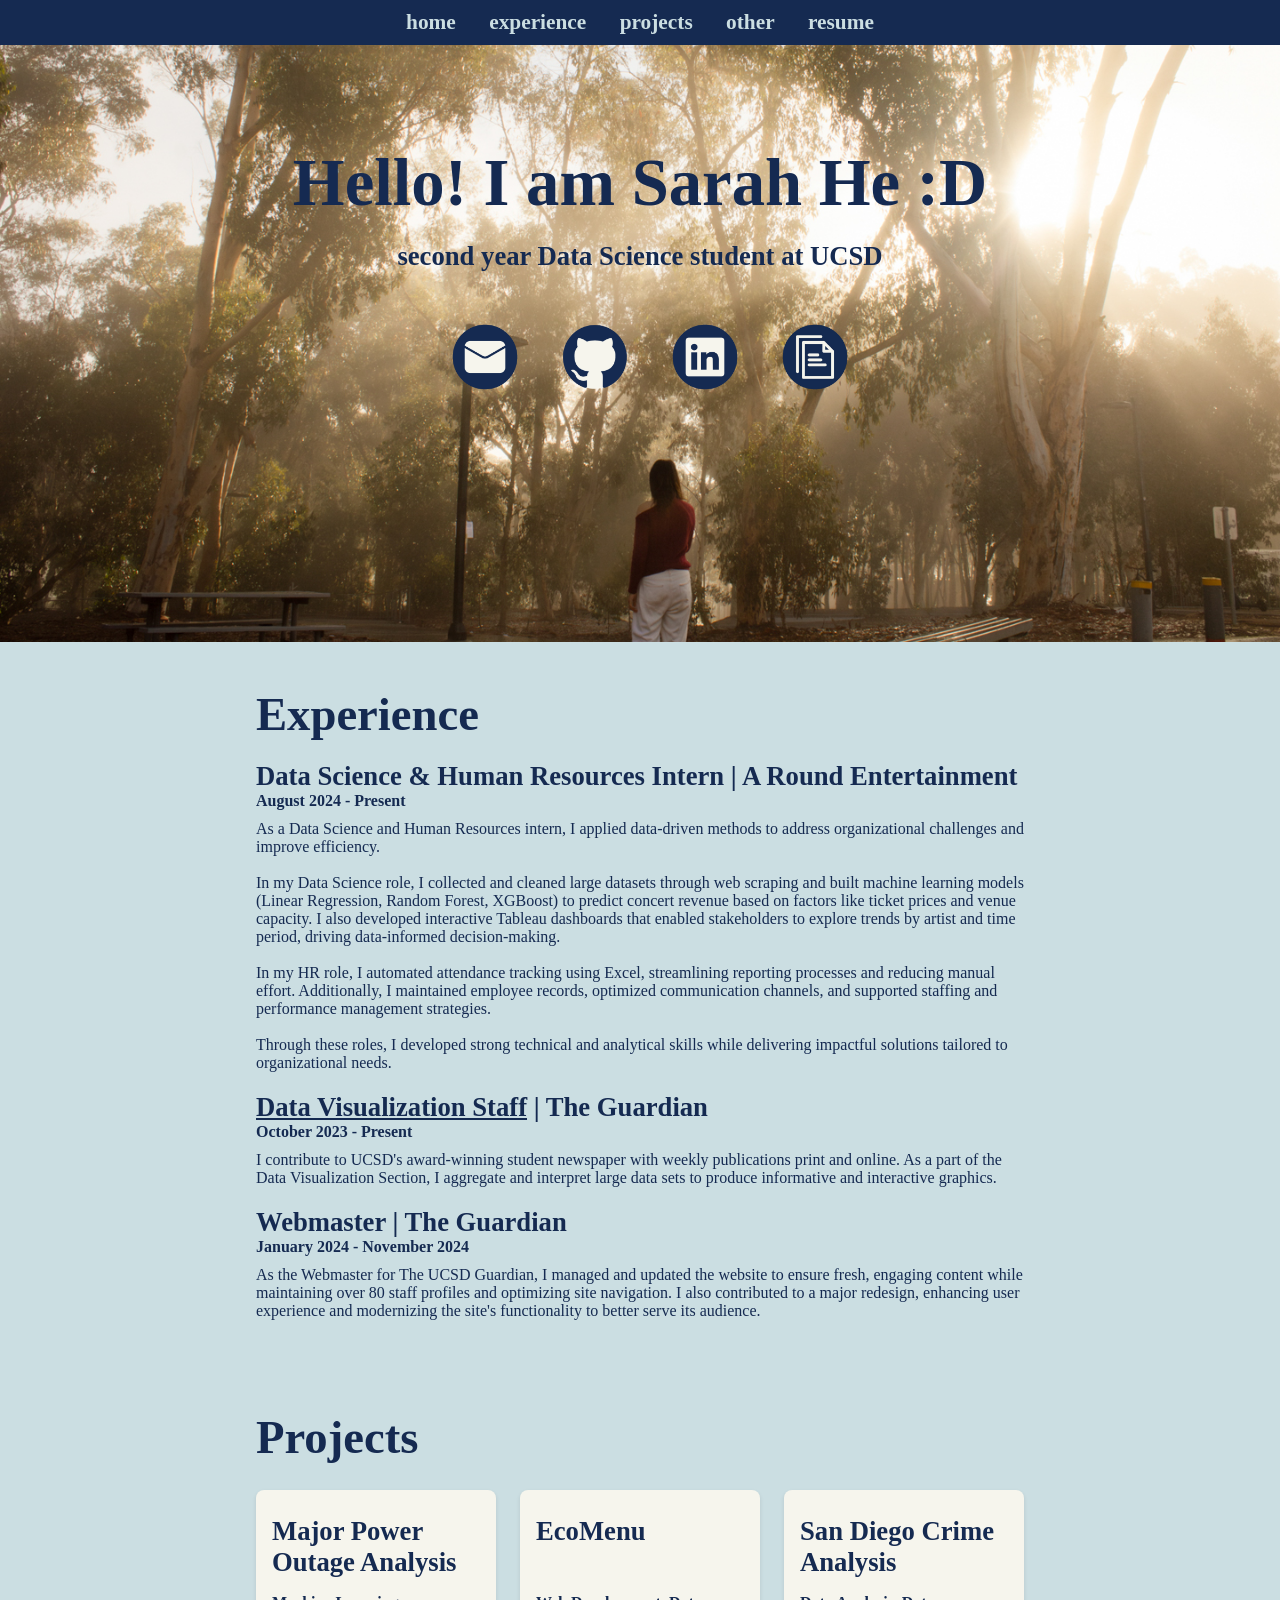
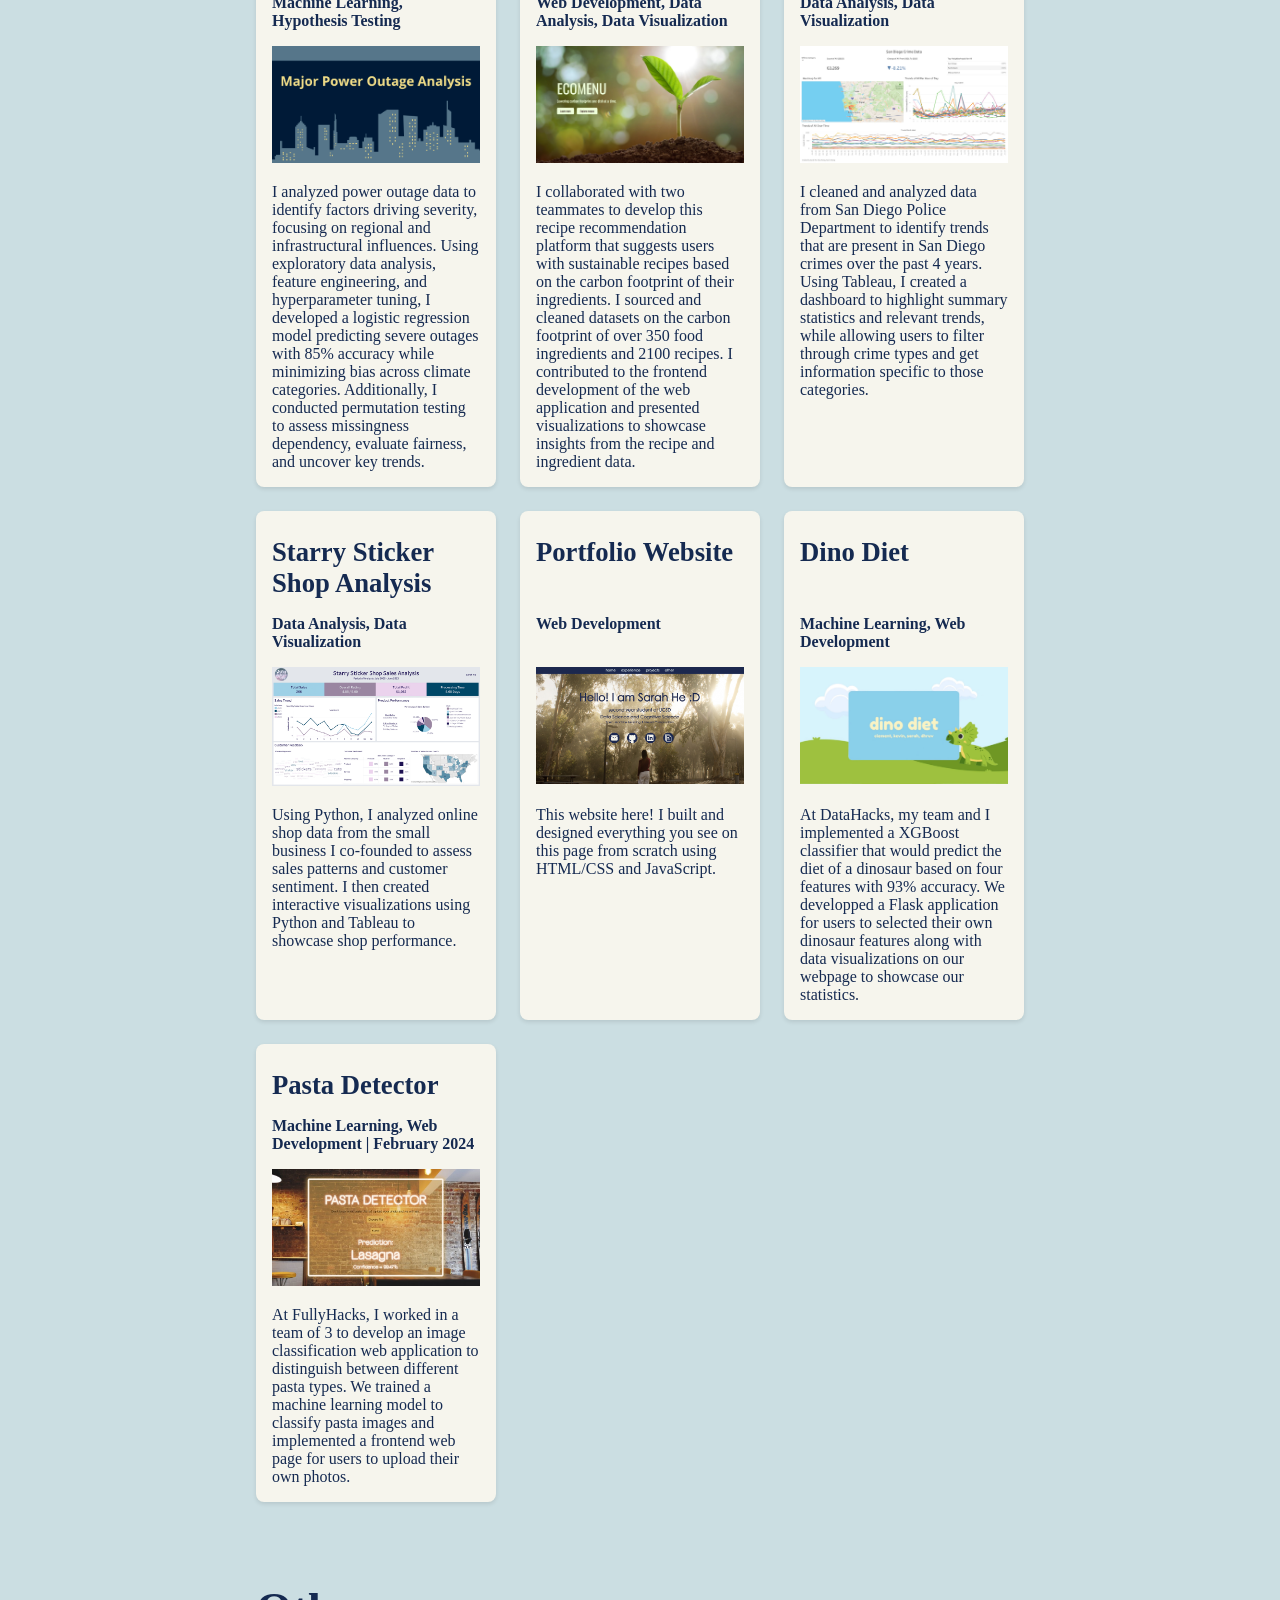
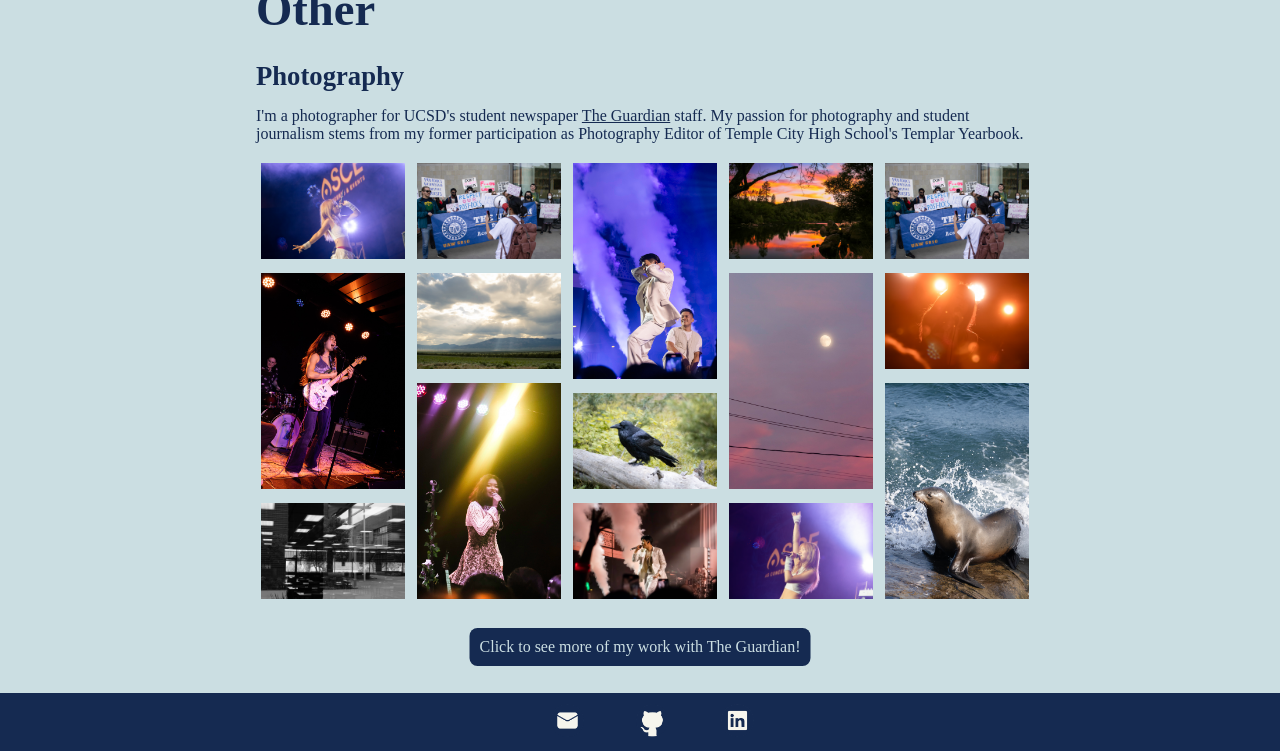
==== index.html @ b9ce17e1 "1/19/2025" ====
<!DOCTYPE html>
<html lang="en">
<head>
    <meta charset="UTF-8">
    <meta name="viewport" content="width=device-width, initial-scale=1.0">
    <link rel="stylesheet" href="styles.css"/>
    <script src="extra.js" defer></script>
    <title>Sarah He</title>

</head>

<body>
  <!--navigation bar-->
    <nav>
        <ul>
          <li><a href='index.html'><b>home</b></a></li>
          <li><a href='#experience'><b>experience</b></a></li>
          <li><a href='#projects'><b>projects</b></a></li>
          <li><a href='#other'><b>other</b></a></li>
          <li><a href='./Sarah_He_Resume.pdf' target="_blank"><b>resume</b></a></li>
        </ul>
      </nav>
  
      <!--home page-->
      <section id='home'>

        <h1 id="hello">Hello! I am Sarah He :D</h1>
        <h2 id='intro'>second year Data Science student at UCSD</h2>
        <!--contact info-->
        <div class="contacts-container">
        
          <!--email-->
          <a href='mailto:sarahhe725@gmail.com' target="_blank"> <button class="contacts-button">
            <img src='./images/email_default.png' alt='Email' class="email"></a></button>
          
          <!--github-->
          <a href='https://github.com/sarahhe05' target="_blank"> <button class="contacts-button">
              <img src='./images/github_default.png' alt='Github' class="github"></a></button>
    
          <!--linkedin-->
          <a href='https://www.linkedin.com/in/sarahhe2005/' target="_blank"> <button class="contacts-button">
              <img src='./images/linkedin_default.png' alt='LinkedIn' class="linkedin"></a></button>

          <!--resume-->
          <a href='./Sarah_He_Resume.pdf' target="_blank"> <button class="contacts-button">
              <img src='./images/resume_default.png' alt='Resume' class="resume"></a></button>
          
        </div>
      </section>
    
      <!--experience-->
      <section id='experience'>

        <h1 id='experience-header'> Experience </h1>
          <h2 id='experience-title'> Data Science & Human Resources Intern | A Round Entertainment </a> </h2>
          <h3 id='experience-subtitle'> August 2024 - Present </h3>
          <p id='experience-description'> 
            As a Data Science and Human Resources intern, I applied data-driven methods to address organizational challenges and improve efficiency.
            <br><br>
            In my Data Science role, I collected and cleaned large datasets through web scraping and built machine learning models 
            (Linear Regression, Random Forest, XGBoost) to predict concert revenue based on factors like ticket prices and venue capacity. 
            I also developed interactive Tableau dashboards that enabled stakeholders to explore trends by artist and time period, 
            driving data-informed decision-making.
            <br><br>
            In my HR role, I automated attendance tracking using Excel, streamlining reporting processes and reducing manual effort. 
            Additionally, I maintained employee records, optimized communication channels, and supported staffing and performance management strategies.
            <br><br>
            Through these roles, I developed strong technical and analytical skills while delivering impactful solutions tailored to organizational needs.
            </p>
          
          <h2 id='experience-title'> <a href='https://ucsdguardian.org/staff_name/sarah-he/'> Data Visualization Staff</a> | The Guardian </h2>
            <h3 id='experience-subtitle'> October 2023 - Present </h3>
            <p id='experience-description'> I contribute to UCSD's award-winning student newspaper with weekly 
              publications print and online. As a part of the Data Visualization Section, I aggregate and 
              interpret large data sets to produce informative and interactive graphics. </p>
          
          <h2 id='experience-title'> Webmaster | The Guardian </h2>
            <h3 id='experience-subtitle'> January 2024 - November 2024 </h3>
            <p id='experience-description'> As the Webmaster for The UCSD Guardian, I managed and updated the website to ensure fresh, 
              engaging content while maintaining over 80 staff profiles and optimizing site navigation. 
              I also contributed to a major redesign, enhancing user experience and modernizing the site's functionality to better serve its audience. </p>

      </section>

      <!--projects-->
      <section id='projects'>
        <h1 id='projects-header'> Projects </h1>
        <div class="projects">
          
          <!--Major Power Outage Analysis-->
          <article>
            <h2>Major Power Outage Analysis</h2>
            <h3>Machine Learning, Hypothesis Testing</h3>

            <div class="projects-photo-container">
              <a href="https://sarahhe05.github.io/Major-Power-Outage-Analysis/" target="_blank">
                <img src="./images/Major-Power-Outage-Analysis.png" class="projects-photo" alt="Major Power Outage Analysis">
                <div class="hover-icon">🔗</div>
              </a>
            </div>

            <p>I analyzed power outage data to identify factors driving severity, 
              focusing on regional and infrastructural influences. Using exploratory data analysis, 
              feature engineering, and hyperparameter tuning, I developed a logistic regression model predicting 
              severe outages with 85% accuracy while minimizing bias across climate categories. Additionally, 
              I conducted permutation testing to assess missingness dependency, evaluate fairness, and uncover key trends.
            </p>
          </article>

          <!--EcoMenu-->
          <article>
            <h2>EcoMenu</h2>
            <h3>Web Development, Data Analysis, Data Visualization</h3>
              
            <div class="projects-photo-container">
              <a href="https://github.com/sarahhe05/CirFinCREATE-BoostHacksII-ECOMENU" target="_blank">
                <img src="./images/ECOMENU.jpg" class="projects-photo" alt="EcoMenu">
                <div class="hover-icon">🔗</div>
                </a>
            </div>

            <p>I collaborated with two teammates to develop this recipe recommendation platform that 
              suggests users with sustainable recipes based on the carbon footprint of their ingredients. I sourced and cleaned 
              datasets on the carbon footprint of over 350 food ingredients and 2100 recipes. I contributed to the frontend development
              of the web application and presented visualizations to showcase insights from the recipe and ingredient data.
            </p>
            </article>

          <!--San Diego Crime Analysis-->
          <article>
            <h2>San Diego Crime Analysis</h2>
            <h3>Data Analysis, Data Visualization</h3>
            
            <div class="projects-photo-container">
            <a href="https://github.com/sarahhe05/San-Diego-Crime-Analysis" target="_blank">
            <img src="./images/San-Diego-Crime-Analysis.jpg" class="projects-photo" alt="San Diego Crime Analysis">
            <div class="hover-icon">🔗</div>
              </a>
            </div>

            <p>I cleaned and analyzed data from San Diego Police Department to identify trends 
              that are present in San Diego crimes over the past 4 years. Using Tableau, I created a dashboard to highlight
              summary statistics and relevant trends, while allowing users to filter through crime types and get 
              information specific to those categories.
            </p>
          </article>

          <!--Starry Sticker Shop Analysis-->
          <article>
            <h2>Starry Sticker Shop Analysis</h2>
            <h3>Data Analysis, Data Visualization</h3>
              
            <div class="projects-photo-container">
              <a href="https://github.com/sarahhe05/Starry-Sticker-Shop-Analysis" target="_blank">
                <img src="./images/Starry-Sticker-Shop-Sales-Analysis.jpg" class="projects-photo" alt="Starry Sticker Shop Analysis">
                <div class="hover-icon">🔗</div>
              </a>
            </div>
              

            <p>Using Python, I analyzed online shop data from the small business I co-founded to 
              assess sales patterns and customer sentiment. I then created interactive visualizations using Python 
              and Tableau to showcase shop performance.
            </p>
          </article>

          <!--Portfolio Website-->
          <article>
            <h2>Portfolio Website</h2>
            <h3>Web Development</h3>
            
            <div class="projects-photo-container">
              <img src="./images/Portfolio_Website.jpg" class="projects-photo" alt="San Diego Crime Analysis">
            </div>

            <p>This website here! I built and designed everything you see on this page from 
              scratch using HTML/CSS and JavaScript.
            </p>
          </article>

          <!--Dino Diet-->
          <article>
            <h2>Dino Diet</h2>
            <h3>Machine Learning, Web Development</h3>
              
            <div class="projects-photo-container">
              <a href="https://youtu.be/9idO-SLj7Es" target="_blank">
                <img src="./images/Dino-Diet.jpg" class="projects-photo" alt="Dino Diet">
                <div class="hover-icon">🔗</div>
              </a>
            </div>

            <p>At DataHacks, my team and I implemented a XGBoost classifier 
              that would predict the diet of a dinosaur based on four features with 93% accuracy. We developped a Flask 
              application for users to selected their own dinosaur features along with data visualizations on 
              our webpage to showcase our statistics.
            </p>
          </article>
            
          <!--Pasta Detector-->
          <article>
            <h2>Pasta Detector</h2>
            <h3>Machine Learning, Web Development | February 2024</h3>
              
            <div class="projects-photo-container">
              <a href="https://github.com/sarahhe05/FullyHacks-PastaDetector" target="_blank">
                <img src="./images/Pasta-Detector.jpg" class="projects-photo" alt="Pasta Detector">
                <div class="hover-icon">🔗</div>
              </a>
            </div>

            <p>At FullyHacks, I worked in a team of 3 to develop an image 
              classification web application to distinguish between different pasta types. We trained a 
              machine learning model to classify pasta images and implemented a frontend web page for users 
              to upload their own photos.
            </p>
          </article>
            
        </div>
      </section>
      

      <!--other-->
      <section id='other'>
      <h1 id='other-header'> Other </h1>
        
        <h2 id='photography-header'> Photography </h2>
          <p id='photography-intro'> I'm a photographer for UCSD's student newspaper 
          <a href='https://ucsdguardian.org/staff_name/sarah-he/'>The Guardian</a>
        staff. My passion for photography and student journalism stems from my former
        participation as Photography Editor of Temple City High School's Templar Yearbook.</p> 

        <div class='photo-container'>
          <div class='photo-column1'>
            <a href="./images/full/full-Tiffany-Day-1.jpg" target="_blank"><img src = './images/preview/Tiffany-Day-1.jpg' id='photo-preview' alt='Tiffany Day concert'></a>
            <a href="./images/full/full-battle-of-the-bands.jpg" target="_blank"><img src = './images/preview/battle-of-the-bands.jpg' id='photo-preview' alt="battle-of-the-bands"></a>
            <a href="./images/full/full-worlds.jpg" target="_blank"><img src = './images/preview/worlds.jpg' id='photo-preview' alt="worlds"></a>
          </div>
        
          <div class='photo-column2'>
            <a href="./images/full/full-UAW-Rally.jpg" target="_blank"><img src = './images/preview/UAW-Rally.jpg' id='photo-preview' alt="UAW Rally"></a>
            <a href="./images/full/full-break-of-light.jpg" target="_blank"><img src = './images/preview/break-of-light.jpg' id='photo-preview' alt='break of light'></a>
            <a href="./images/full/full-Lyn-Lapid.jpg" target="_blank"><img src = './images/preview/Lyn-Lapid.jpg' id='photo-preview' alt='Lyn Lapid concert'></a>
          </div>

          <div class='photo-column3'>
            <a href="./images/full/full-Eric-Nam-1.jpg" target="_blank"><img src = './images/preview/Eric-Nam-1.jpg' id='photo-preview' alt="Eric Nam concert"></a>
            <a href="./images/full/full-crow.jpg" target="_blank"><img src = './images/preview/crow.jpg' id='photo-preview' alt="crow"></a>
            <a href="./images/full/full-Eric-Nam-2.jpg" target="_blank"><img src = './images/preview/Eric-Nam-2.jpg' id='photo-preview' alt="Eric Nam concert"></a>
          </div>

          <div class='photo-column4'>
            <a href="./images/full/full-dusk.JPG" target="_blank"><img src = './images/preview/dusk.jpg' id='photo-preview' alt='dusk'></a>
            <a href="./images/full/full-dreamy-moonlight.jpg" target="_blank"><img src = './images/preview/dreamy-moonlight.jpg' id='photo-preview' alt="dreamy moonlight"></a>
            <a href="./images/full/full-Tiffany-Day-2.jpg" target="_blank"><img src = './images/preview/Tiffany-Day-2.jpg' id='photo-preview' alt="Tiffany Day concert"></a>
          </div>

          <div class='photo-column5'>
            <a href="./images/full/full-UAW-Rally.jpg" target="_blank"><img src = './images/preview/UAW-Rally.jpg' id='photo-preview' alt="UAW Rally"></a>
            <a href="./images/full/full-Katherine-Li.jpg" target="_blank"><img src = './images/preview/Katherine-Li.jpg' id='photo-preview' alt='Katherine Li concert'></a>
            <a href="./images/full/full-seal.jpg" target="_blank"><img src = './images/preview/seal.jpg' id='photo-preview' alt='seal'></a>
          </div>
          
        </div>
      
        <button class="access-the-guardian-button" onclick="toggleGuardian()"><p class="access-the-guardian-button_text">
      Click to see more of my work with The Guardian!</p></button>

      </section>

      <!--the guardian-->
      <section id='the-guardian'>
        <div class='guardian-row'>
          
          <!--paper-->
          <div class='guardian-column1'>
              <p id='guardian-description'><b>April 15, 2024</b></p>
              <img src='./guardian/01_041524NEWS.jpg' class='guardian-paper'>
          </div>

          <!--photos-->
          <div class='guardian-column2'>
              <img src = './guardian/AS Election Results Photo Cred - Sarah He4.jpg' class='guardian-photo' alt="Cut Up The Guardian">
              <img src = './guardian/AS Debates 4_2 Photo Cred - Sarah He3.jpg' class='guardian-photo' alt="Cut Up The Guardian">
              <img src = './guardian/AS Election Results Photo Cred - Sarah He1.jpg' class='guardian-photo' alt="Cut Up The Guardian">
          </div>

          <!--paper-->
          <div class='guardian-column1'>
            <div class='guardian-photo-box'>
              <p id='guardian-description'><b>March 11, 2024</b></p>
              <img src='./guardian/05_031124SPORTS.jpg' class='guardian-paper'>
            </div>
          </div>

          <!--photos-->
          <div class='guardian-column2'>
              <img src = './guardian/Baseball Game Photo Cred - Sarah He1.jpg' class='guardian-photo' alt="Baseball Game">
              <img src = './guardian/Baseball Game Photo Cred - Sarah He2.jpg' class='guardian-photo' alt="Baseball Game">
              <img src = './guardian/Baseball Game Photo Cred - Sarah He3.jpg' class='guardian-photo' alt="Baseball Game">
          </div>

        </div>
        
        <div class='guardian-row'>
          
          <!--paper-->
          <div class='guardian-column1'>
            <div class='guardian-photo-box'>
              <p id='guardian-description'><b>February 12, 2024</b></p>
              <img src='./guardian/09_021224A&E.jpg' class='guardian-paper'>
            </div>
          </div>

          <!--photos-->
          <div class='guardian-column2'>
              <img src = './guardian/Cut Up The Guardian - Photo Cred - Sarah He1.jpg' class='guardian-photo' alt="Cut Up The Guardian">
              <img src = './guardian/Cut Up The Guardian - Photo Cred - Sarah He2.jpg' class='guardian-photo' alt="Cut Up The Guardian">
              <img src = './guardian/Cut Up The Guardian - Photo Cred - Sarah He3.jpg' class='guardian-photo' alt="Cut Up The Guardian">  
          </div>

          <!--paper-->
          <div class='guardian-column1'>
            <div class='guardian-photo-box'>
              <p id='guardian-description'><b>January 22, 2024</b></p>
              <img src='./guardian/01_012224NEWS.jpg' class='guardian-paper'>
            </div>
          </div>

          <!--photos-->
          <div class='guardian-column2'>
              <img src = './guardian/UAW for Suresh Photo Cred - Sarah He1.jpg' class='guardian-photo' alt="UAW Rally">
              <img src = './guardian/UAW for Suresh Photo Cred - Sarah He4.jpg' class='guardian-photo' alt="UAW Rally">
              <img src = './guardian/UAW for Suresh Photo Cred - Sarah He6.jpg' class='guardian-photo' alt="UAW Rally">
          </div>

        </div>

        <div class='guardian-row'>
          <!--paper-->
          <div class='guardian-column1'>
            <div class='guardian-photo-box'>
              <p id='guardian-description'><b>November 27, 2023</b></p>
              <img src='./guardian/01_112723NEWS.jpg' class='guardian-paper'>
            </div>
          </div>

          <!--photos-->
          <div class='guardian-column2'>
              <img src = './guardian/AS Meeting Photo Cred - Sarah He1.jpg' class='guardian-photo' alt="AS Meeting">
              <img src = './guardian/AS Meeting Photo Cred - Sarah He2.jpg' class='guardian-photo' alt="AS Meeting">
              <img src = './guardian/AS Meeting Photo Cred - Sarah He3.jpg' class='guardian-photo' alt="AS Meeting">
          </div>

          <!--paper-->
          <div class='guardian-column1'>
            <div class='guardian-photo-box'>
              <p id='guardian-description'><b>November 20, 2023</b></p>
              <img src='./guardian/12_112023SPORTS.jpg' class='guardian-paper'>
            </div>
          </div>

          <!--photos-->
          <div class='guardian-column2'>
              <img src = './guardian/Womens Volleyball Photo Cred - Sarah He1.jpg' class='guardian-photo' alt="Women's Volleyball">
              <img src = './guardian/Womens Volleyball Photo Cred - Sarah He2.jpg' class='guardian-photo' alt="Women's Volleyball">
              <img src = './guardian/Womens Volleyball Photo Cred - Sarah He3.jpg' class='guardian-photo' alt="Women's Volleyball">
          </div>

        </div>
      </section>
    
      <!--footer-->
      <section id='footer'>
        <div class="footer-container">
            <!--email-->
            <a href='mailto:sarahhe725@gmail.com' target="_blank"> <button class="footer-button" >
                <img src='./images/email_default.png' alt="Email" id="footer-icon"></a></button>
                
            <!--github-->
            <a href='https://github.com/sarahhe05' target="_blank"> <button class="footer-button">
                <img src='./images/github_default.png' alt="Github" id="footer-icon"></a></button>
        
            <!--linkedin-->
            <a href='https://www.linkedin.com/in/sarah/' target="_blank"> <button class="footer-button">
                <img src='./images/linkedin_default.png' alt="LinkedIn" id="footer-icon"></a></button>
        </div>
      </section>
    
</body>
</html>
---- styles.css ----
/*reset page spacing*/
* {
    margin: 0px;
    padding: 0px;
  }
  
  @font-face {
    font-family: 'Century Gothic'; /* Name your font */
    src: url('/Century Gothic/centurygothic.ttf'); /* URL to your font file */
  }
  
  /*style navbar*/
  nav {
    text-align: center;
    font-size: 16pt;
    position: sticky;
    z-index: 1;
    top: 0;
  }
  
  ul {
    list-style-type: none;
    background-color: #152A51;
    overflow: hidden;
    padding: 10px;
  }
  
  li {
    display: inline;
  }
  
  li a {
    text-decoration: none;
    color: #cbdee2;
    padding: 14px;
    font-family: 'Century Gothic', Verdana;
  }
  
  li a:hover {
    color: #152A51;
    background-color: #f8f9d7;
  }
  
  body {
   background-color: #cbdee2;
  }
  
  h1 {
    color: #152A51;
    font-size: 35pt;
    text-align: left;
    padding-top: 10px;
    padding-bottom: 10px;
    font-family: 'Century Gothic', Verdana;
  }
  
  h2 {
    text-align: left;
    color: #152A51;
    font-size: 20pt;
    padding-top: 10px;
    font-family: 'Century Gothic', Verdana;
  }
  
  h3{
    text-align: left;
    color: #152A51;
    font-size: 12pt;
    font-family: 'Century Gothic', Verdana;
  }

  p {
    font-size: 12pt;
    font-family: 'Century Gothic', Verdana;
    color: #152A51;
  }

  a {
    color: #152A51;
  }

  a:hover {
    color: #faf0c3;
    text-decoration: underline; /* Optional: Add underline on hover */
  }

  /*home*/
  #home{
    background-image: url('./images/header.jpg');
    background-position: 50% 90%;
    background-size: cover;
    }

  #hello{
    padding-top: 100px;
    font-size: 50pt;
    text-align: center;
  }

  #intro{
    text-align: center;
  }

  #introsmall{
    font-size: 18px;
    text-align: center;
    padding-top: 5px;
  }

  .contacts-container {
    display: flex;
    flex-wrap: wrap;
    gap: 20px;
    justify-content: center;
    margin-left: 30%;
    margin-right: 30%;
    padding-top: 50px;
    padding-bottom: 250px;
  }
  
  #contact-me {
    justify-content: left;
    margin-left: 30%;
  }

  .contacts-button{
    padding: 0;
    border: none;
    background: none;
  }

  .email, .github, .linkedin, .resume {
    display: block;
    width: 70px;
    height: 70px;
  }

  .email:hover {
    content: url('./images/email_hover.png');
    transition: all .2s ease-in-out; 
    transform: scale(1.2);
  }
  
  .github:hover {
    content: url('./images/github_hover.png');
    transition: all .2s ease-in-out; 
    transform: scale(1.2);
  }
  
  .linkedin:hover {
    content: url('./images/linkedin_hover.png');
    transition: all .2s ease-in-out; 
    transform: scale(1.2);
  }

  .resume:hover {
    content: url('./images/resume_hover.png');
    transition: all .2s ease-in-out; 
    transform: scale(1.2);
  }

/*experience*/
  #experience{
    padding-top:35px;
    padding-bottom:35px;
  }

  #experience-header{
    margin-left:20%
  }

  #experience-title{
    margin-left: 20%;
  }

  #experience-subtitle{
    margin-left: 20%;
    padding-bottom: 10px;
  }

  #experience-description{
    margin-left: 20%;
    margin-right: 20%;
    padding-bottom: 10px;
  } 

/*projects*/
  #projects{
    padding-top:35px;
    padding-bottom:35px;
  }

  #projects-header{
    margin-left:20%;
    margin-right:20%;
  }

  .projects {
    display: grid;
    grid-template-columns: repeat(auto-fill, minmax(15em, 1fr));
    gap: 1.5em; 
    padding-top: 1em;
    margin-left: 20%;
    margin-right: 20%;
  }
  
  .projects article {
    display: grid;
    grid-template-rows: subgrid;
    gap: 1em;
    background-color: #f6f5ed; 
    padding: 1em;
    border-radius: 8px;
    box-shadow: 0 2px 4px rgba(0, 0, 0, 0.1);
    grid-row: span 4;
  }

  .projects-photo-container {
      position: relative;
      width: 100%;
      overflow: hidden;
      grid-row: 3; /* Ensure this is always in the third row */
  }

  .projects-photo {
      width: 100%;
      object-fit: cover;
      transition: transform 0.5s ease, filter 0.5s ease;
  }

  .projects-photo-container:hover .projects-photo {
      transform: scale(1.05);
      filter: blur(1px);
  }

  .projects-photo-container .hover-icon {
    position: absolute;
    top: 50%;
    left: 50%;
    transform: translate(-50%, -50%);
    font-size: 2rem;
    color: white;
    background: rgba(0, 0, 0, 0.6);
    border-radius: 50%;
    padding: 0.5em;
    display: none; /* Hidden initially */
    cursor: pointer;
    transition: transform 0.3s ease;
  }

  .projects-photo-container:hover .hover-icon {
    display: block;
    transform: translate(-50%, -50%) scale(1.1); /* Slight grow effect */
  }

  /*other*/
  #other{
    padding-top:35px;
    padding-bottom:35px;
  }

  #other-header{
    margin-left: 20%;
    padding-bottom: 15px;
  }

  #photography-header{
    margin-left: 20%;
    padding-bottom: 15px;
  }

  #photography-intro {
    margin-left: 20%;
    margin-right: 20%;
    padding-bottom: 15px;
  }
 
  .photo-container{
    display: grid;
    grid-template-columns: repeat(5, 1fr);
    margin-left: 20%;
    margin-right: 20%;
    gap: 12px;
  }

  #photo-preview{
    width: 100%;
    object-fit: cover;
    padding: 5px;
  }
 
  #photo-preview:hover {
    transition: all .1s ease-in-out; 
    transform: scale(1.05);
  }

  .access-the-guardian-button {
    position: absolute;
    left: 50%;
    transform: translateX(-50%);
    height: auto;
    background-color:#152A51;
    margin-top: 20px; 
    padding: 10px;
    border-radius: 8px;
    border: none;
  }

  .access-the-guardian-button_text {
    color: #cbdee2;
  }

  .access-the-guardian-button:hover {
    background-color:#faf0c3;
  }
  
  .access-the-guardian-button:hover .access-the-guardian-button_text{
    color: #152A51;
  }

  /*the-guardian*/
  #the-guardian{
    padding-top:70px;
    display: none;
  }
  
  .guardian-row{
    position: relative;
    display: grid;
    grid-template-columns: repeat(4, 1fr);
    grid-gap: 1%;
    margin-left: 10%;
    margin-right: 10%;
    margin-bottom: 30px;
  }

  .guardian-column1{
    object-fit: cover;
    display: flex;
    flex-direction: column;
    width: 100%;
    height: 100%; /* Or any desired height */
  }

  .guardian-column2{
    object-fit: cover;
    display: flex;
    flex-direction: column;
    justify-content: space-between;
    width: 100%;
    height: 100%; /* Or any desired height */
  }
 
  .guardian-photo-box {
    object-fit: cover;
    display: flex;
    flex-direction: column;
    justify-content: space-between;
    width: 100%;
    height: 100%; /* Or any desired height */
    }
  
  #guardian-description{
    text-align: right;
    font-size: 25px;
    padding-bottom: 25px;
  }

  .guardian-paper {
    position: relative;
    width: 100%;
    bottom: 0;
    right: 0;
    object-fit: cover;
  }

  .guardian-photo {
    position: relative;
    width: 85%; 
    bottom: 0;
    left: 0;
    object-fit: cover;
  }

  .home-img {
    width: 100%;
    object-fit: cover;
    padding-bottom: 0px;
    margin-bottom: 0px;
  }

  /*footer*/
  #footer{
    margin-top: 50px;
    background-color: #152A51
    }

  .footer-container {
    display: flex;
    flex-wrap: wrap;
    gap: 25px;
    justify-content: center;
    margin-left: 30%;
    margin-right: 30%;
    padding-top: 10px;
    padding-bottom: 10px;
    }

  .footer-button{
    padding: 0;
    border: none;
    background: none;
  }

  #footer-icon{
    width: 35px;
    height: 35px;
  }
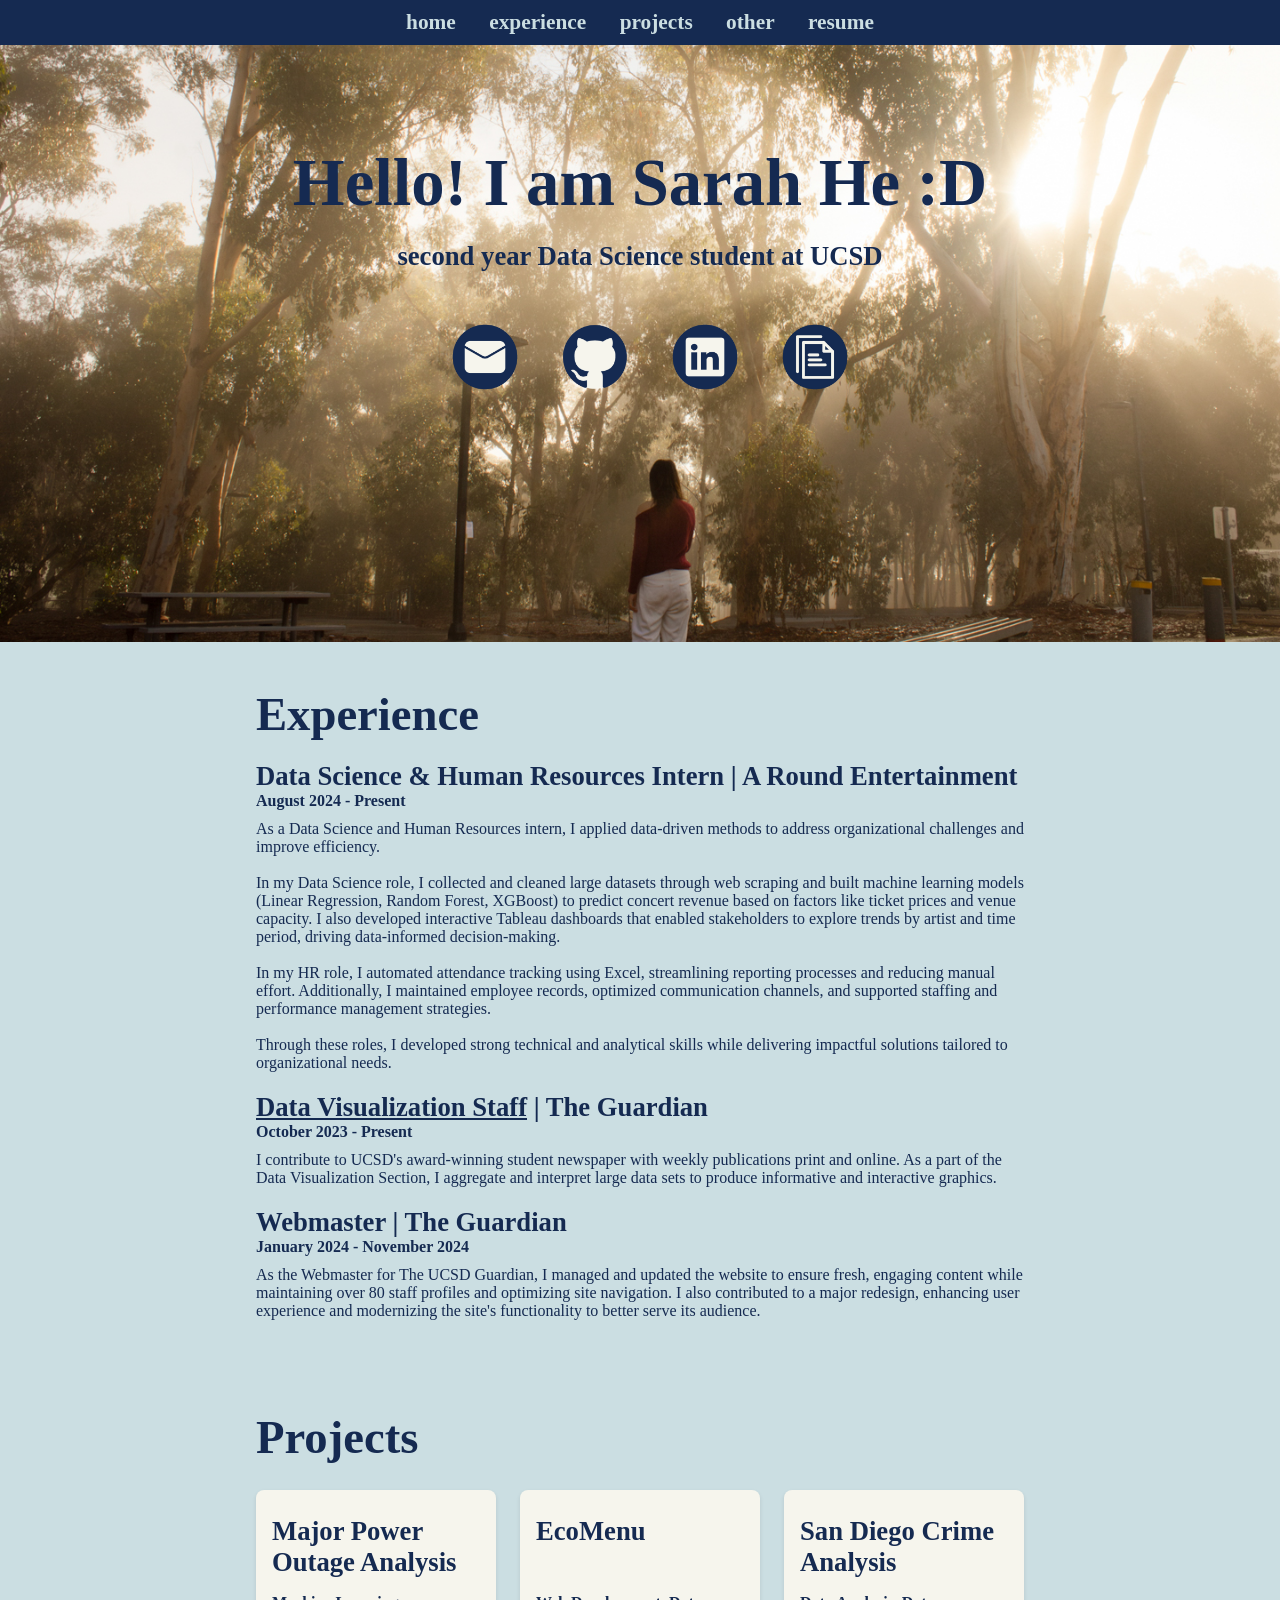
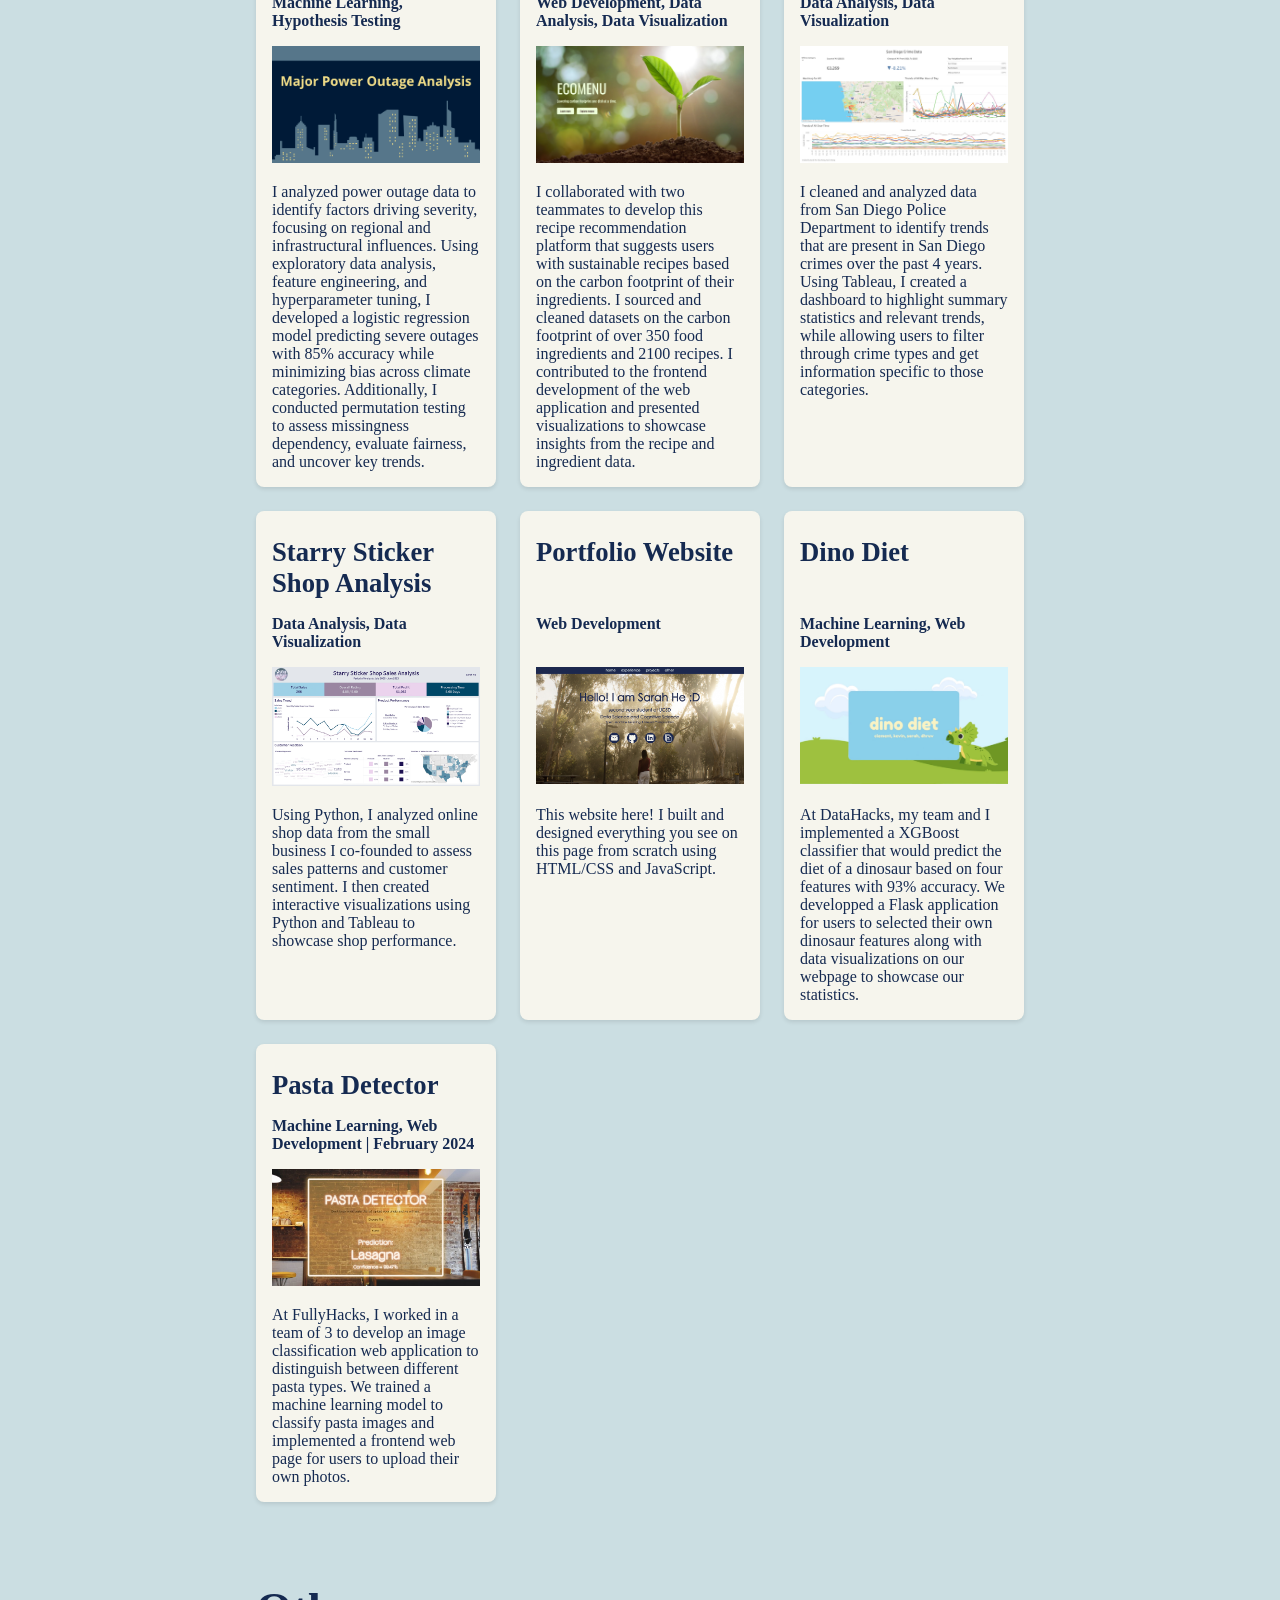
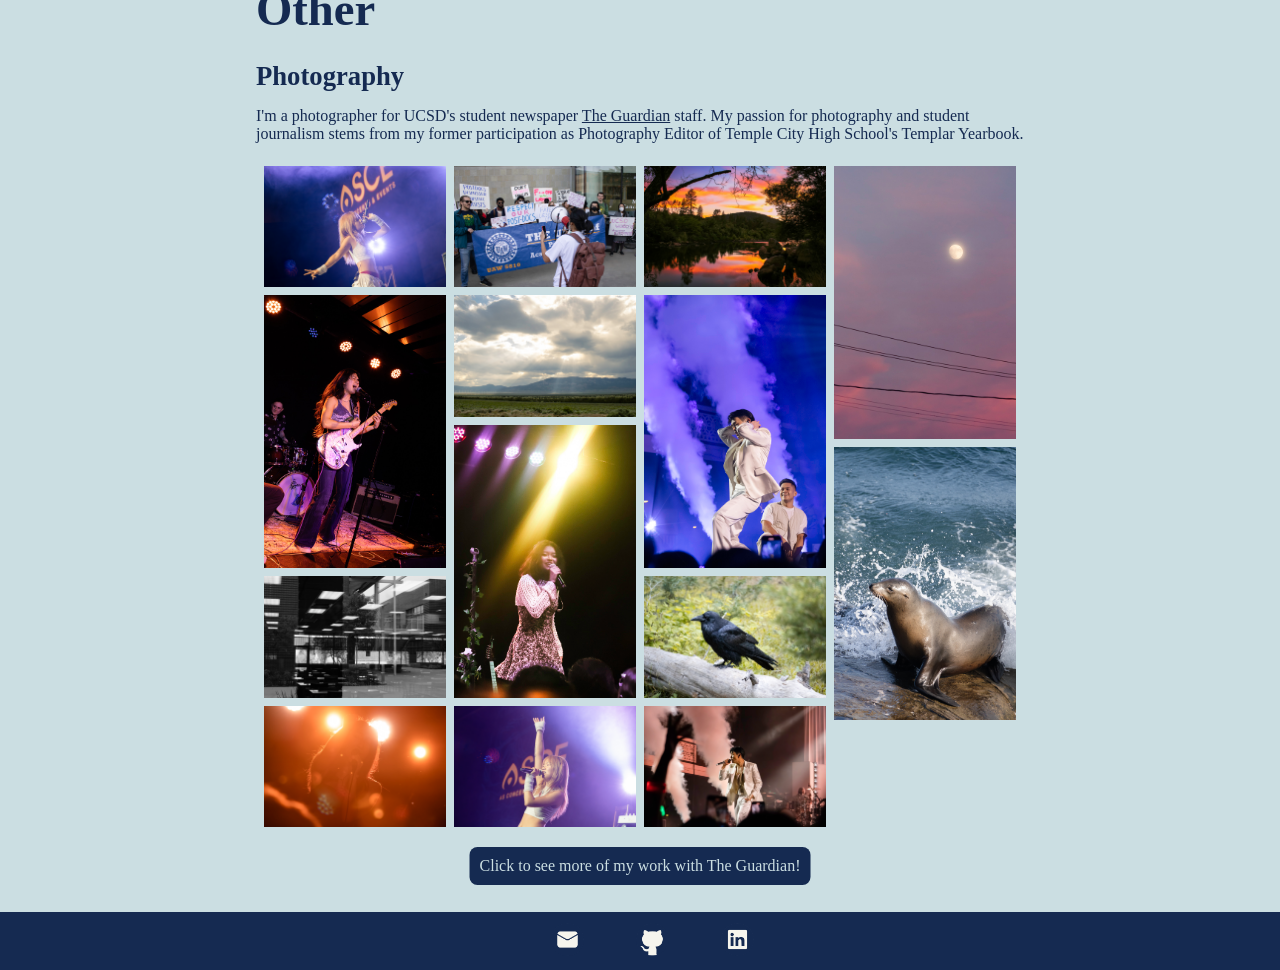
==== commit 891bf802: "1/21/2025" ====
--- a/index.html
+++ b/index.html
@@ -230,39 +230,31 @@
         staff. My passion for photography and student journalism stems from my former
         participation as Photography Editor of Temple City High School's Templar Yearbook.</p> 
 
-        <div class='photo-container'>
-          <div class='photo-column1'>
+        <div class="row">
+          <div class="column">
             <a href="./images/full/full-Tiffany-Day-1.jpg" target="_blank"><img src = './images/preview/Tiffany-Day-1.jpg' id='photo-preview' alt='Tiffany Day concert'></a>
             <a href="./images/full/full-battle-of-the-bands.jpg" target="_blank"><img src = './images/preview/battle-of-the-bands.jpg' id='photo-preview' alt="battle-of-the-bands"></a>
             <a href="./images/full/full-worlds.jpg" target="_blank"><img src = './images/preview/worlds.jpg' id='photo-preview' alt="worlds"></a>
-          </div>
-        
-          <div class='photo-column2'>
+            <a href="./images/full/full-Katherine-Li.jpg" target="_blank"><img src = './images/preview/Katherine-Li.jpg' id='photo-preview' alt='Katherine Li concert'></a> 
+          </div>
+          <div class="column">
             <a href="./images/full/full-UAW-Rally.jpg" target="_blank"><img src = './images/preview/UAW-Rally.jpg' id='photo-preview' alt="UAW Rally"></a>
             <a href="./images/full/full-break-of-light.jpg" target="_blank"><img src = './images/preview/break-of-light.jpg' id='photo-preview' alt='break of light'></a>
             <a href="./images/full/full-Lyn-Lapid.jpg" target="_blank"><img src = './images/preview/Lyn-Lapid.jpg' id='photo-preview' alt='Lyn Lapid concert'></a>
-          </div>
-
-          <div class='photo-column3'>
+            <a href="./images/full/full-Tiffany-Day-2.jpg" target="_blank"><img src = './images/preview/Tiffany-Day-2.jpg' id='photo-preview' alt="Tiffany Day concert"></a>
+          </div>
+          <div class="column">
+            <a href="./images/full/full-dusk.JPG" target="_blank"><img src = './images/preview/dusk.jpg' id='photo-preview' alt='dusk'></a>
             <a href="./images/full/full-Eric-Nam-1.jpg" target="_blank"><img src = './images/preview/Eric-Nam-1.jpg' id='photo-preview' alt="Eric Nam concert"></a>
             <a href="./images/full/full-crow.jpg" target="_blank"><img src = './images/preview/crow.jpg' id='photo-preview' alt="crow"></a>
             <a href="./images/full/full-Eric-Nam-2.jpg" target="_blank"><img src = './images/preview/Eric-Nam-2.jpg' id='photo-preview' alt="Eric Nam concert"></a>
           </div>
-
-          <div class='photo-column4'>
-            <a href="./images/full/full-dusk.JPG" target="_blank"><img src = './images/preview/dusk.jpg' id='photo-preview' alt='dusk'></a>
+          <div class="column">
             <a href="./images/full/full-dreamy-moonlight.jpg" target="_blank"><img src = './images/preview/dreamy-moonlight.jpg' id='photo-preview' alt="dreamy moonlight"></a>
-            <a href="./images/full/full-Tiffany-Day-2.jpg" target="_blank"><img src = './images/preview/Tiffany-Day-2.jpg' id='photo-preview' alt="Tiffany Day concert"></a>
-          </div>
-
-          <div class='photo-column5'>
-            <a href="./images/full/full-UAW-Rally.jpg" target="_blank"><img src = './images/preview/UAW-Rally.jpg' id='photo-preview' alt="UAW Rally"></a>
-            <a href="./images/full/full-Katherine-Li.jpg" target="_blank"><img src = './images/preview/Katherine-Li.jpg' id='photo-preview' alt='Katherine Li concert'></a>
             <a href="./images/full/full-seal.jpg" target="_blank"><img src = './images/preview/seal.jpg' id='photo-preview' alt='seal'></a>
           </div>
-          
-        </div>
-      
+        </div>
+
         <button class="access-the-guardian-button" onclick="toggleGuardian()"><p class="access-the-guardian-button_text">
       Click to see more of my work with The Guardian!</p></button>
 
--- a/styles.css
+++ b/styles.css
@@ -274,25 +274,78 @@
     margin-right: 20%;
     padding-bottom: 15px;
   }
- 
-  .photo-container{
-    display: grid;
-    grid-template-columns: repeat(5, 1fr);
-    margin-left: 20%;
-    margin-right: 20%;
-    gap: 12px;
-  }
 
   #photo-preview{
     width: 100%;
     object-fit: cover;
-    padding: 5px;
   }
  
   #photo-preview:hover {
     transition: all .1s ease-in-out; 
     transform: scale(1.05);
   }
+
+  .row {
+    display: flex;
+    flex-wrap: wrap;
+    padding: 0 4px;
+    margin-left: 20%;
+    margin-right: 20%;
+  }
+  
+  /* Create four equal columns that sits next to each other */
+  .column {
+    flex: 20%;
+    max-width: 25%;
+    padding: 0 4px;
+  }
+  
+  .column img {
+    margin-top: 8px;
+    vertical-align: middle;
+    width: 100%;
+  }
+  
+    /* Responsive layout - three columns */
+  @media screen and (max-width: 992px) {
+    .column {
+      flex: 33.33%;
+      max-width: 33.33%;
+    }
+  }
+
+  /* Responsive layout - two columns */
+  @media screen and (max-width: 768px) {
+    .column {
+      flex: 50%;
+      max-width: 50%;
+    }
+  }
+
+  /* Responsive layout - one column */
+  @media screen and (max-width: 576px) {
+    .column {
+      flex: 100%;
+      max-width: 100%;
+    }
+  }
+
+
+
+
+
+
+
+
+
+
+
+
+
+
+
+
+
 
   .access-the-guardian-button {
     position: absolute;
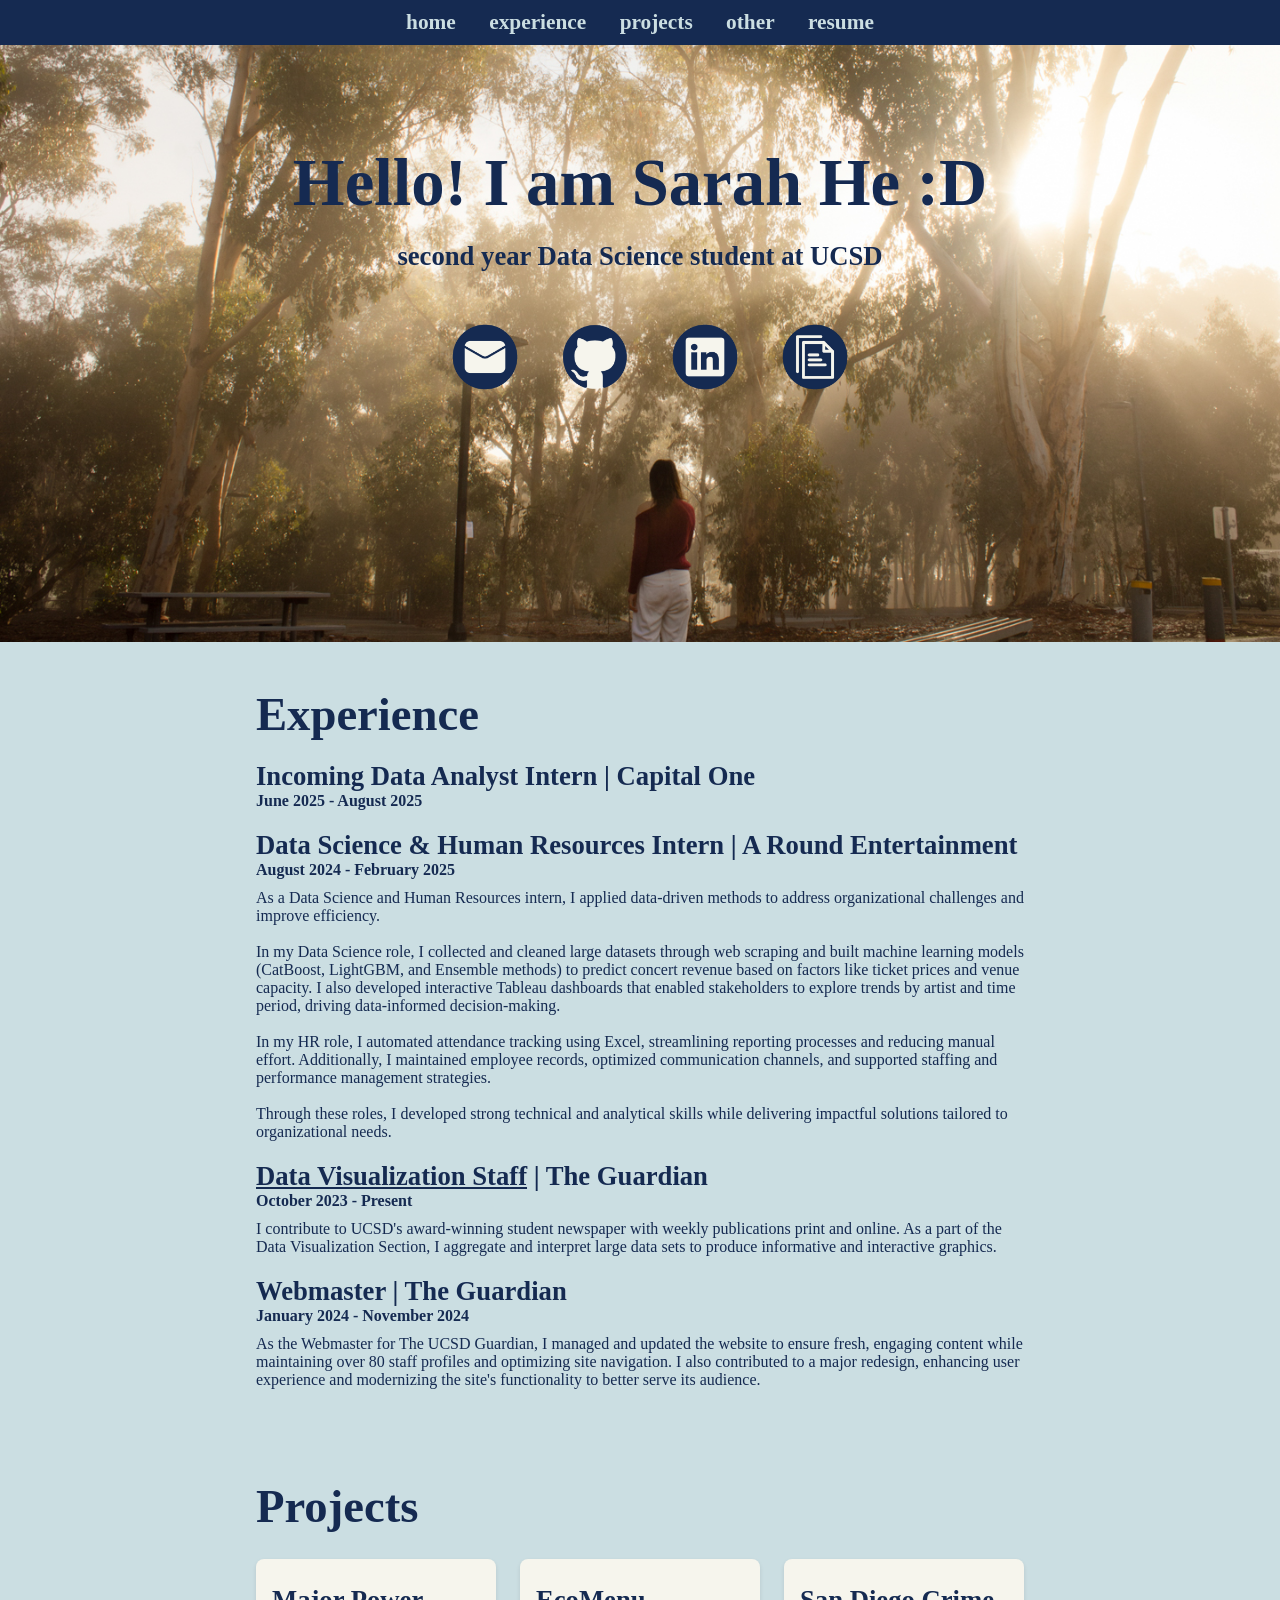
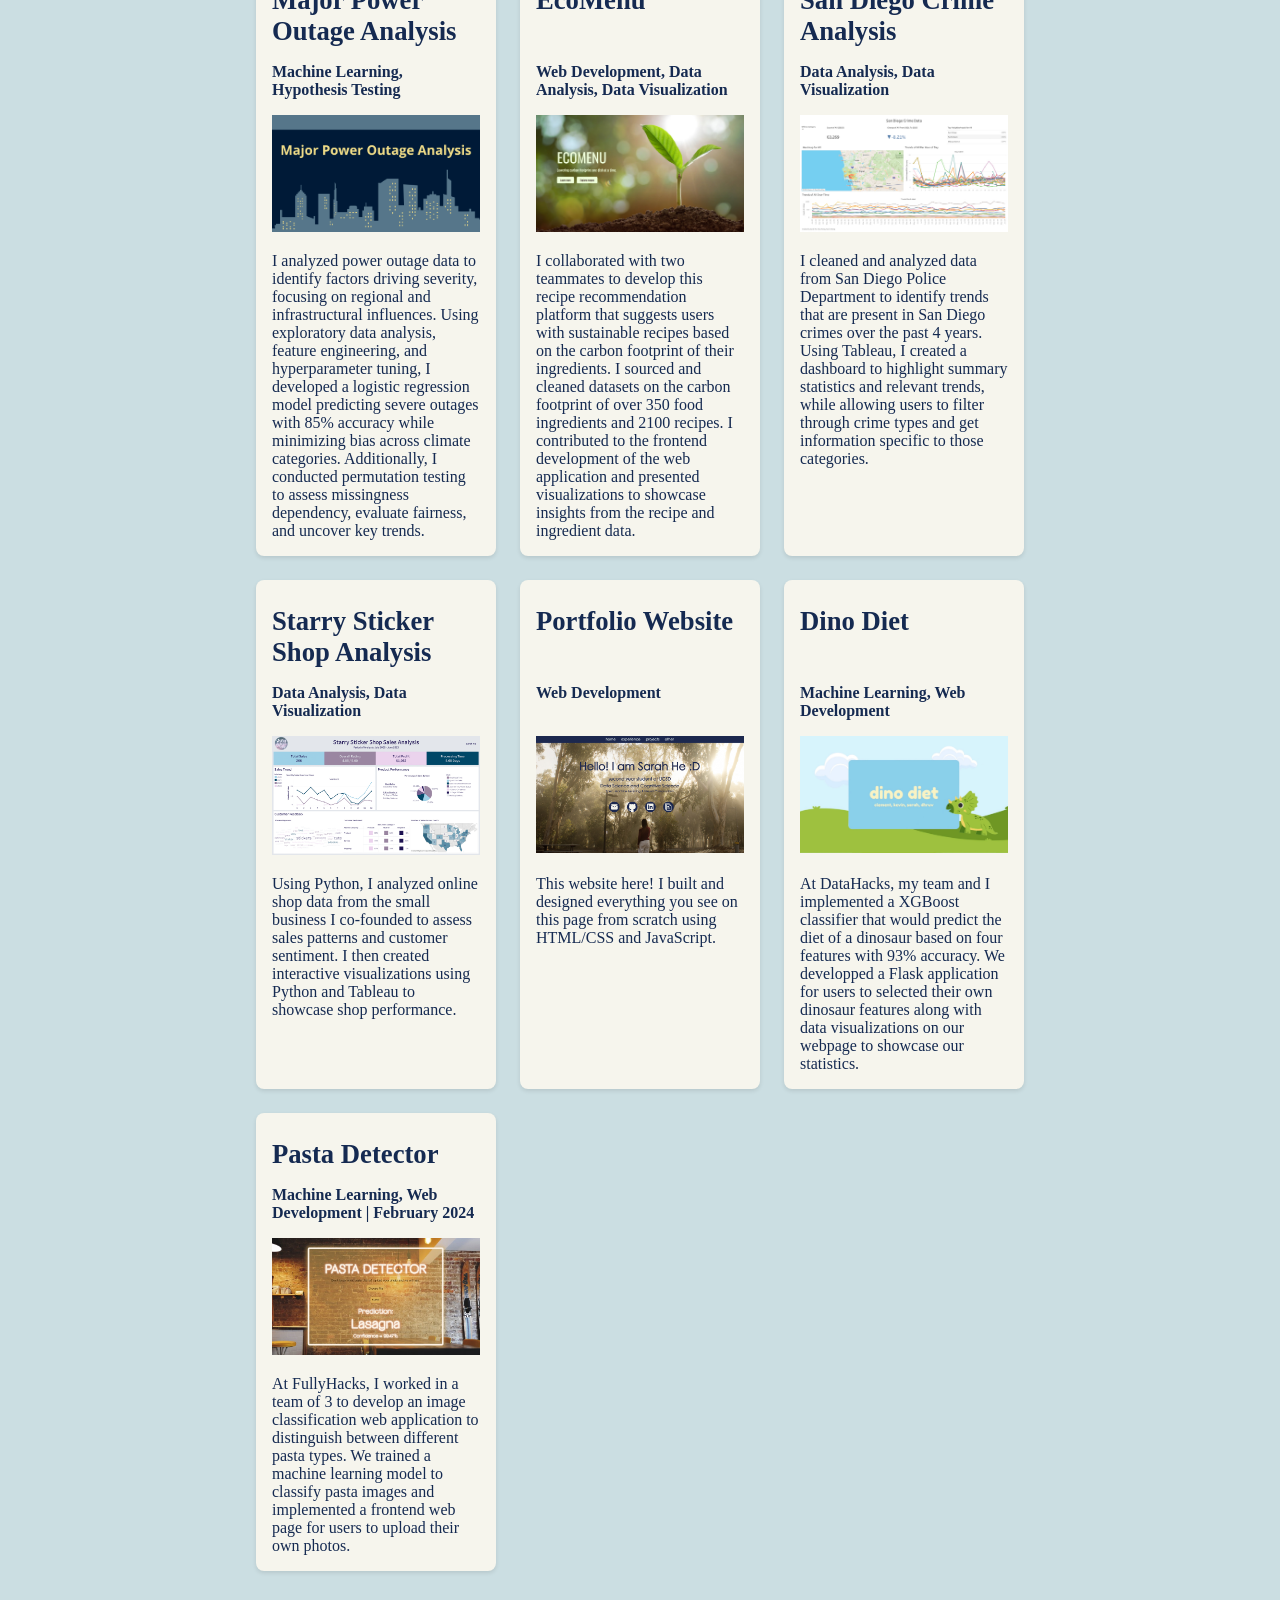
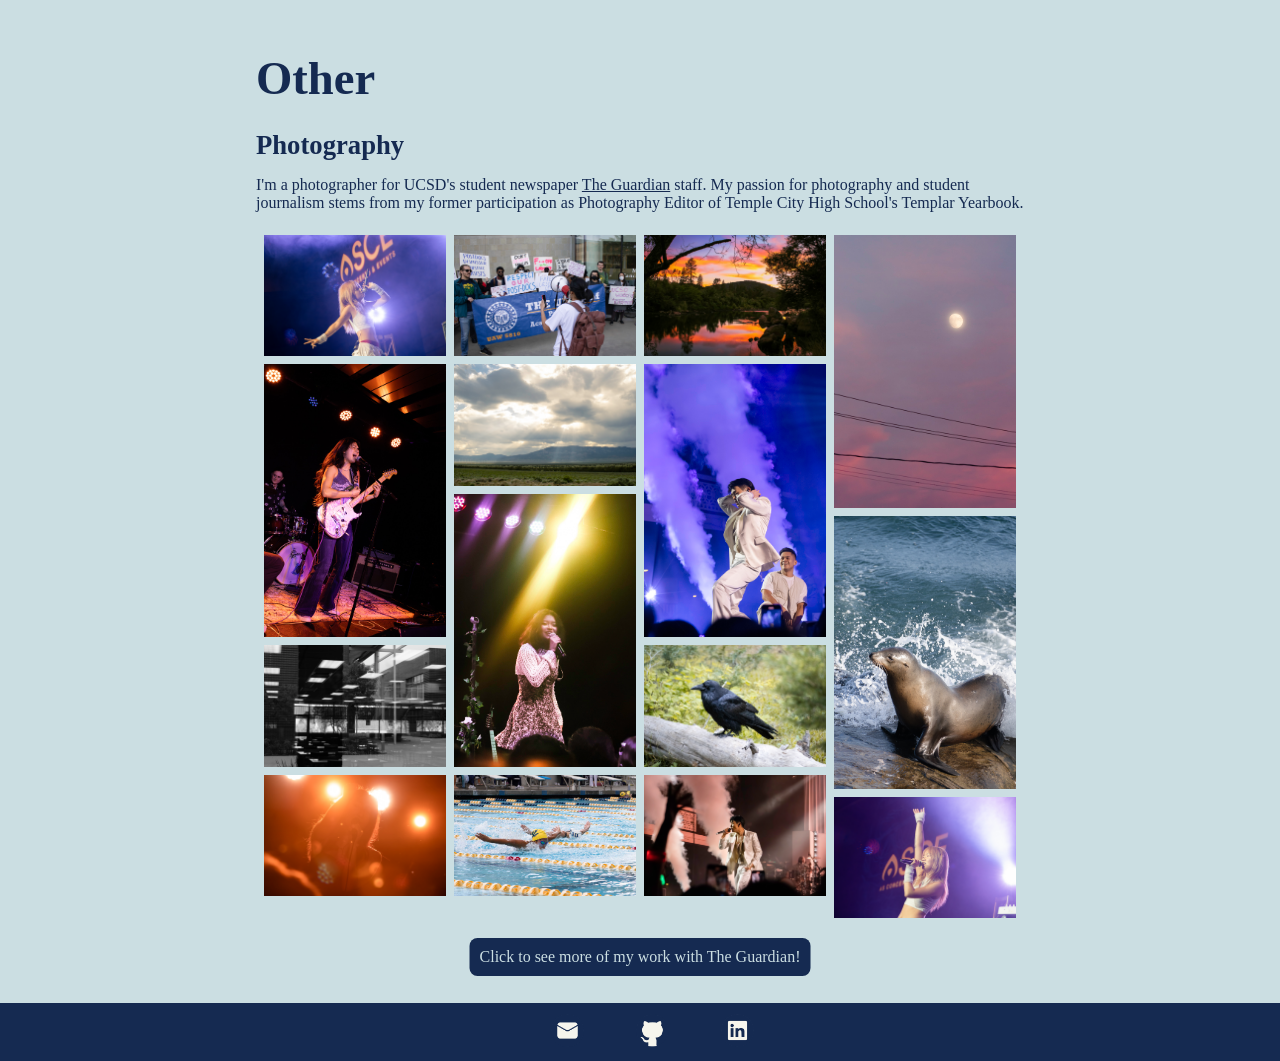
==== commit a96e909e: "2/16/2025" ====
--- a/index.html
+++ b/index.html
@@ -52,13 +52,16 @@
       <section id='experience'>
 
         <h1 id='experience-header'> Experience </h1>
+          <h2 id='experience-title'> Incoming Data Analyst Intern | Capital One </a> </h2>
+          <h3 id='experience-subtitle'> June 2025 - August 2025 </h3>
+
           <h2 id='experience-title'> Data Science & Human Resources Intern | A Round Entertainment </a> </h2>
-          <h3 id='experience-subtitle'> August 2024 - Present </h3>
+          <h3 id='experience-subtitle'> August 2024 - February 2025 </h3>
           <p id='experience-description'> 
             As a Data Science and Human Resources intern, I applied data-driven methods to address organizational challenges and improve efficiency.
             <br><br>
             In my Data Science role, I collected and cleaned large datasets through web scraping and built machine learning models 
-            (Linear Regression, Random Forest, XGBoost) to predict concert revenue based on factors like ticket prices and venue capacity. 
+            (CatBoost, LightGBM, and Ensemble methods) to predict concert revenue based on factors like ticket prices and venue capacity. 
             I also developed interactive Tableau dashboards that enabled stakeholders to explore trends by artist and time period, 
             driving data-informed decision-making.
             <br><br>
@@ -241,7 +244,7 @@
             <a href="./images/full/full-UAW-Rally.jpg" target="_blank"><img src = './images/preview/UAW-Rally.jpg' id='photo-preview' alt="UAW Rally"></a>
             <a href="./images/full/full-break-of-light.jpg" target="_blank"><img src = './images/preview/break-of-light.jpg' id='photo-preview' alt='break of light'></a>
             <a href="./images/full/full-Lyn-Lapid.jpg" target="_blank"><img src = './images/preview/Lyn-Lapid.jpg' id='photo-preview' alt='Lyn Lapid concert'></a>
-            <a href="./images/full/full-Tiffany-Day-2.jpg" target="_blank"><img src = './images/preview/Tiffany-Day-2.jpg' id='photo-preview' alt="Tiffany Day concert"></a>
+            <a href="./images/full/full-swim.jpg" target="_blank"><img src = './images/preview/swim.jpg' id='photo-preview' alt="swim"></a>
           </div>
           <div class="column">
             <a href="./images/full/full-dusk.JPG" target="_blank"><img src = './images/preview/dusk.jpg' id='photo-preview' alt='dusk'></a>
@@ -252,6 +255,7 @@
           <div class="column">
             <a href="./images/full/full-dreamy-moonlight.jpg" target="_blank"><img src = './images/preview/dreamy-moonlight.jpg' id='photo-preview' alt="dreamy moonlight"></a>
             <a href="./images/full/full-seal.jpg" target="_blank"><img src = './images/preview/seal.jpg' id='photo-preview' alt='seal'></a>
+            <a href="./images/full/full-Tiffany-Day-2.jpg" target="_blank"><img src = './images/preview/Tiffany-Day-2.jpg' id='photo-preview' alt="Tiffany Day concert"></a>
           </div>
         </div>
 
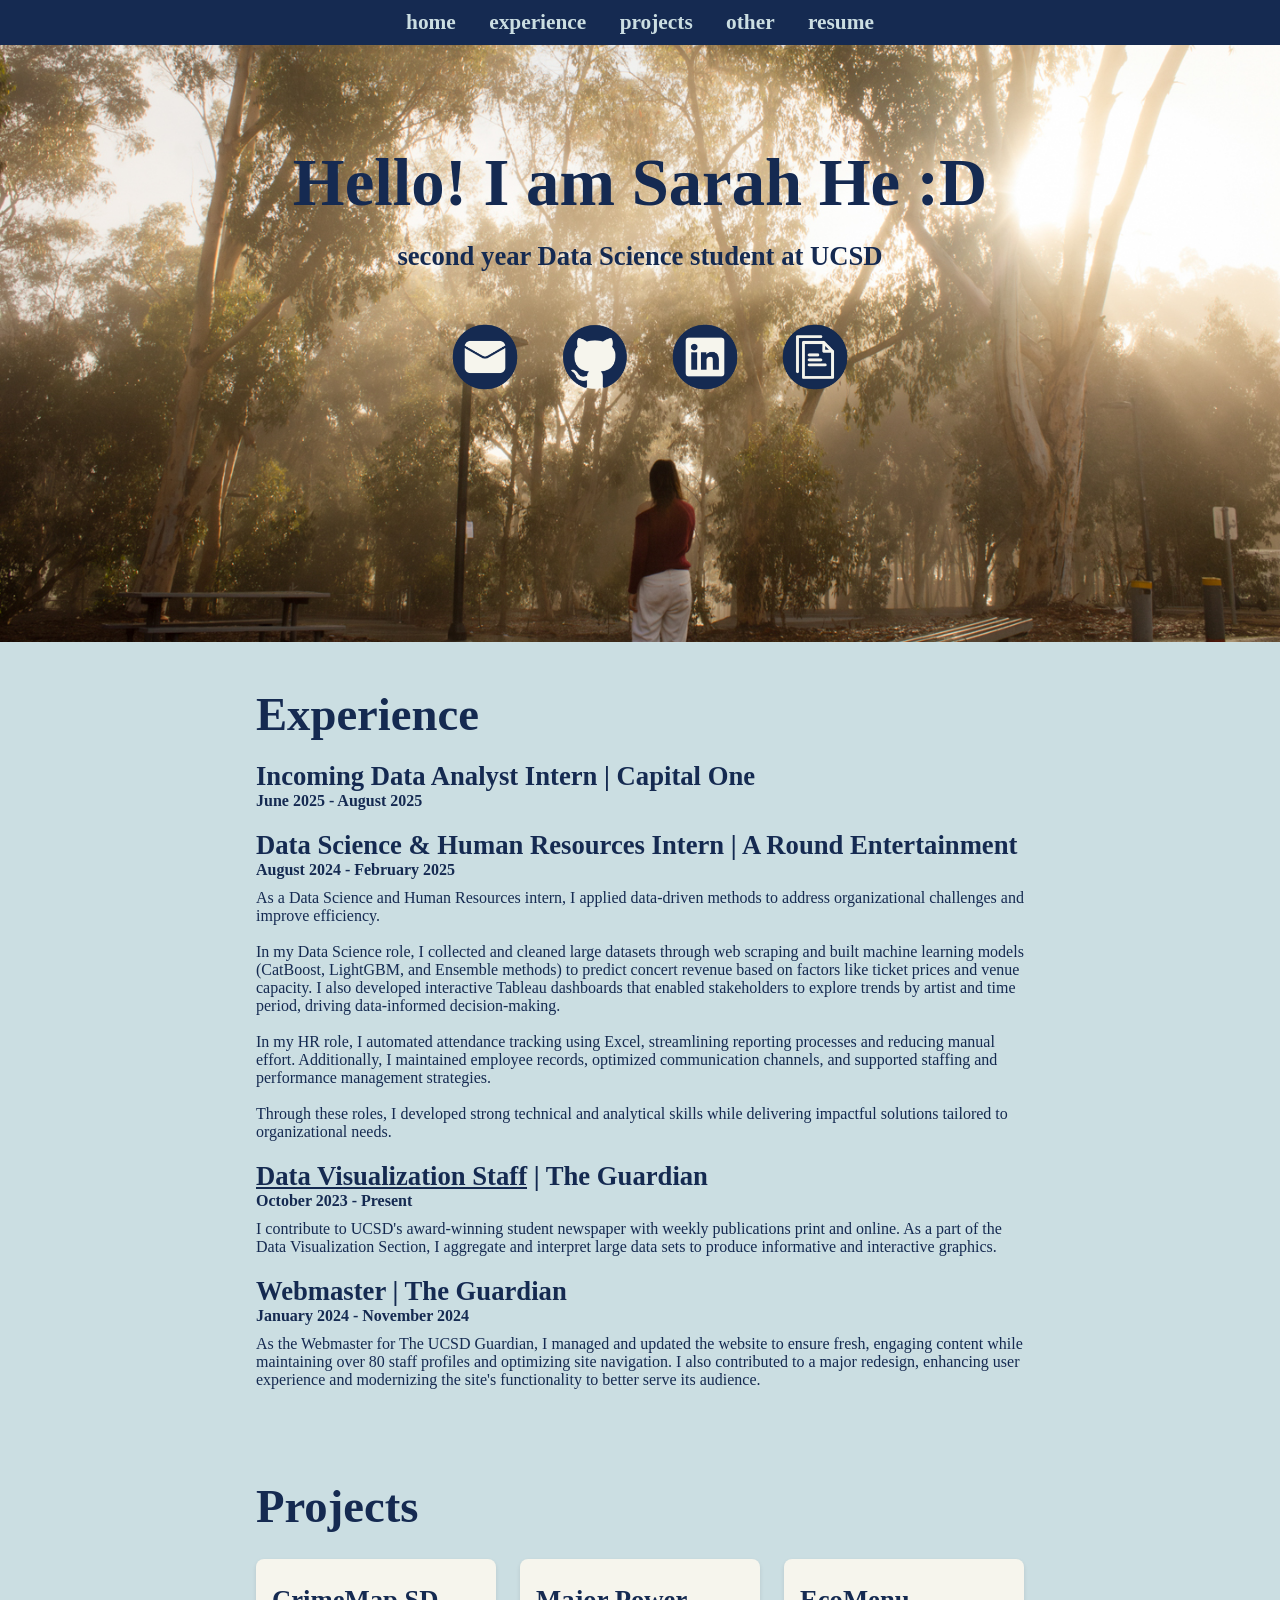
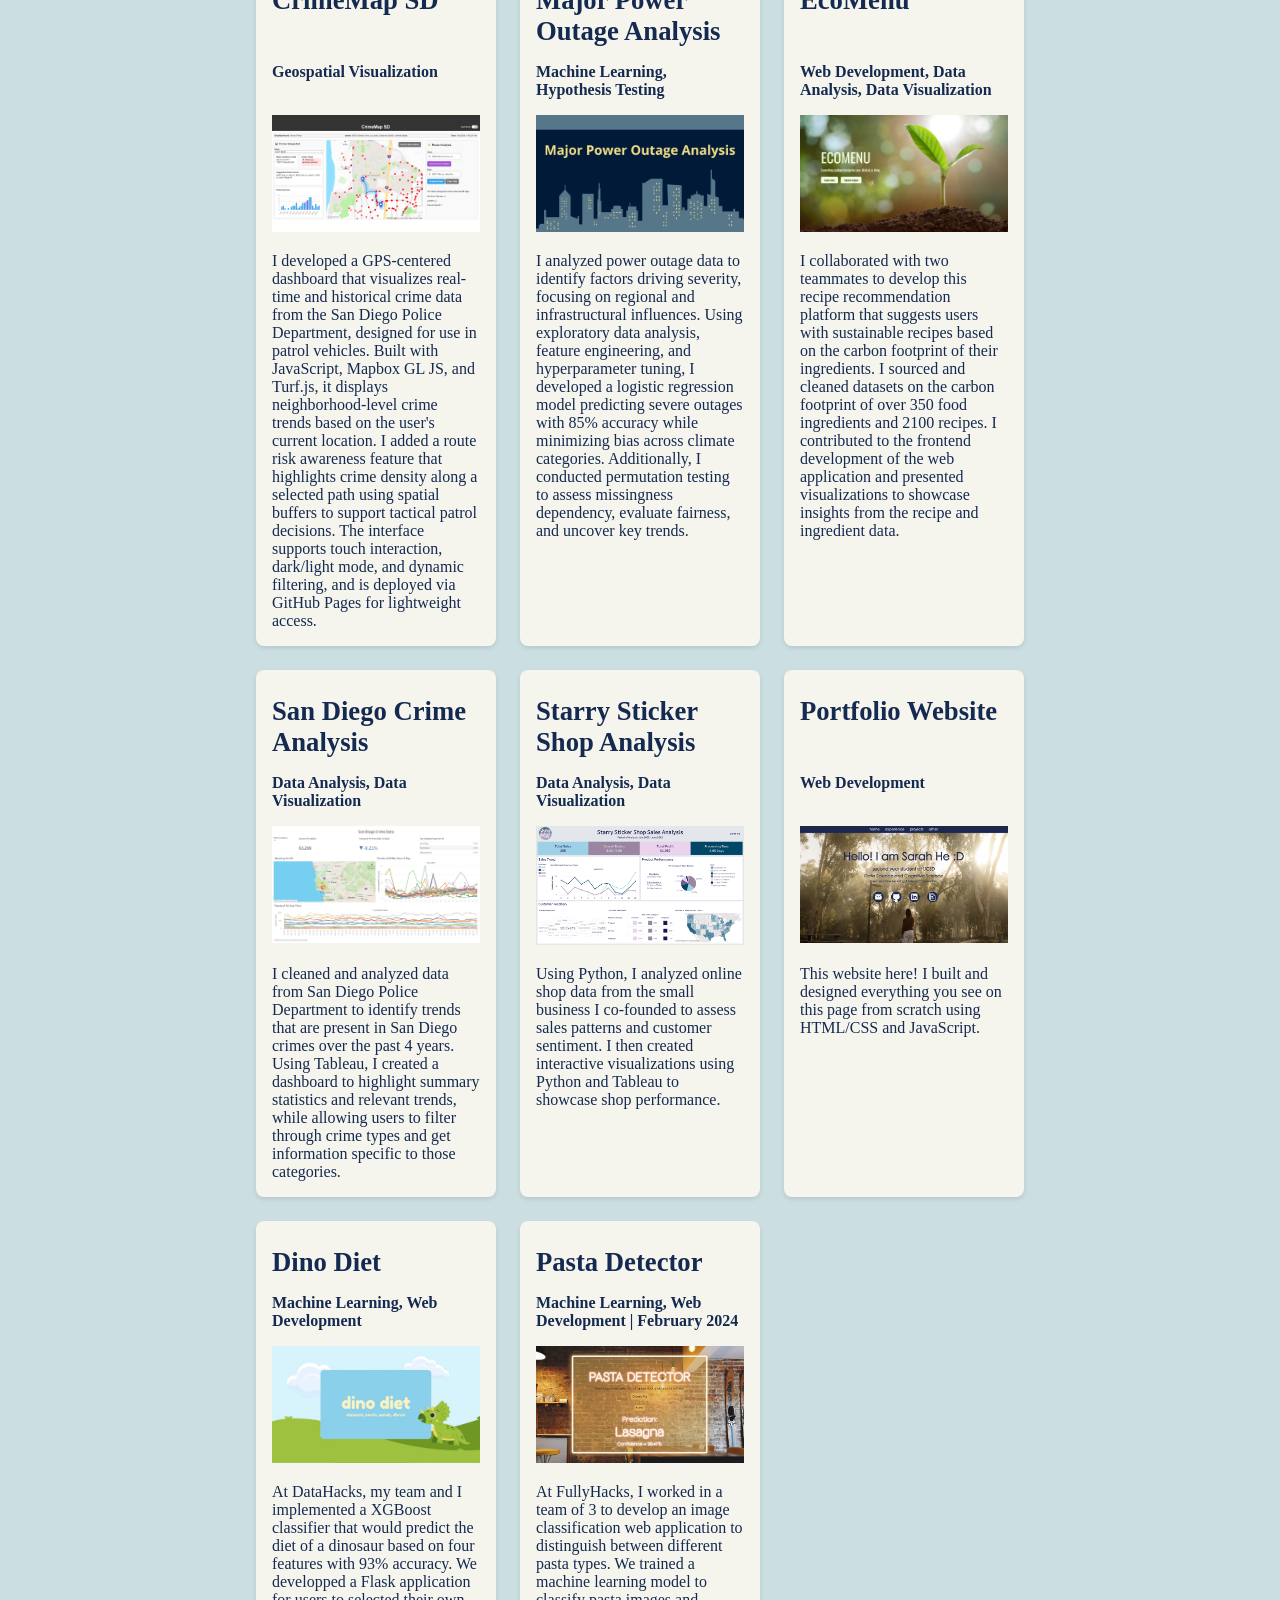
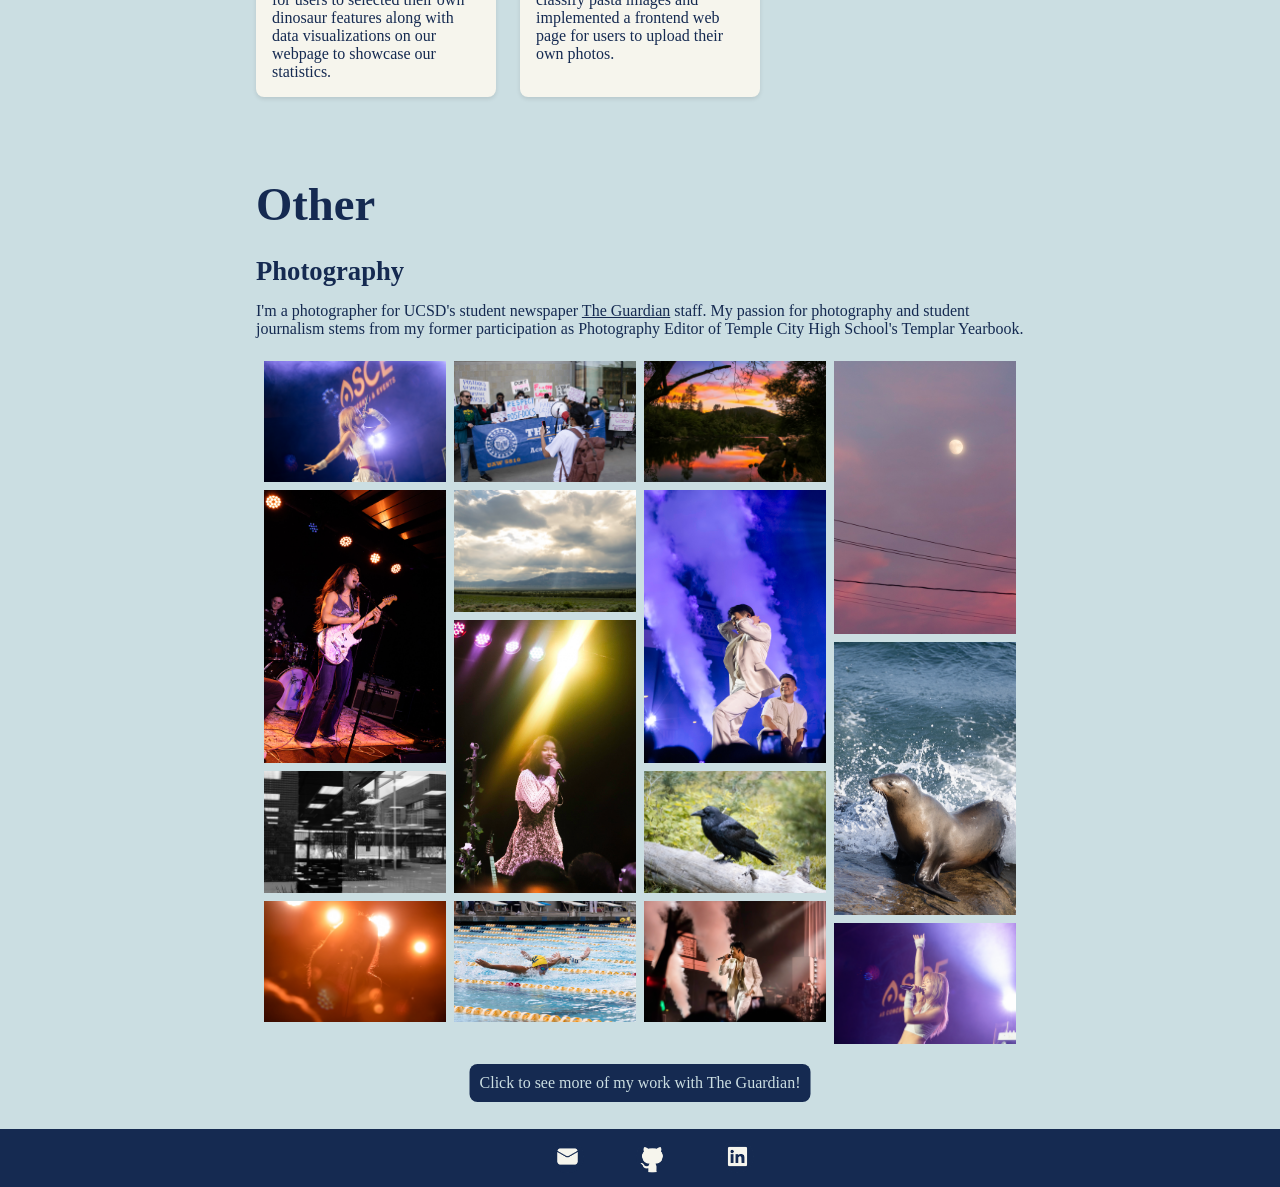
==== commit a4c61a6a: "4/8/2025" ====
--- a/index.html
+++ b/index.html
@@ -89,6 +89,26 @@
       <section id='projects'>
         <h1 id='projects-header'> Projects </h1>
         <div class="projects">
+          
+          <!--CrimeMap SD-->
+          <article>
+            <h2>CrimeMap SD</h2>
+            <h3>Geospatial Visualization</h3>
+
+            <div class="projects-photo-container">
+              <a href="https://sarahhe05.github.io/CrimeMap-SD/" target="_blank">
+                <img src="./images/CrimeMap-SD.png" class="projects-photo" alt="CrimeMap SD">
+                <div class="hover-icon">🔗</div>
+              </a>
+            </div>
+
+            <p>I developed a GPS-centered dashboard that visualizes real-time and historical crime data from the San Diego Police Department, 
+              designed for use in patrol vehicles. Built with JavaScript, Mapbox GL JS, and Turf.js, it displays neighborhood-level crime 
+              trends based on the user's current location. I added a route risk awareness feature that highlights crime density along a 
+              selected path using spatial buffers to support tactical patrol decisions. The interface supports touch interaction, dark/light mode, 
+              and dynamic filtering, and is deployed via GitHub Pages for lightweight access.
+            </p>
+          </article>
           
           <!--Major Power Outage Analysis-->
           <article>
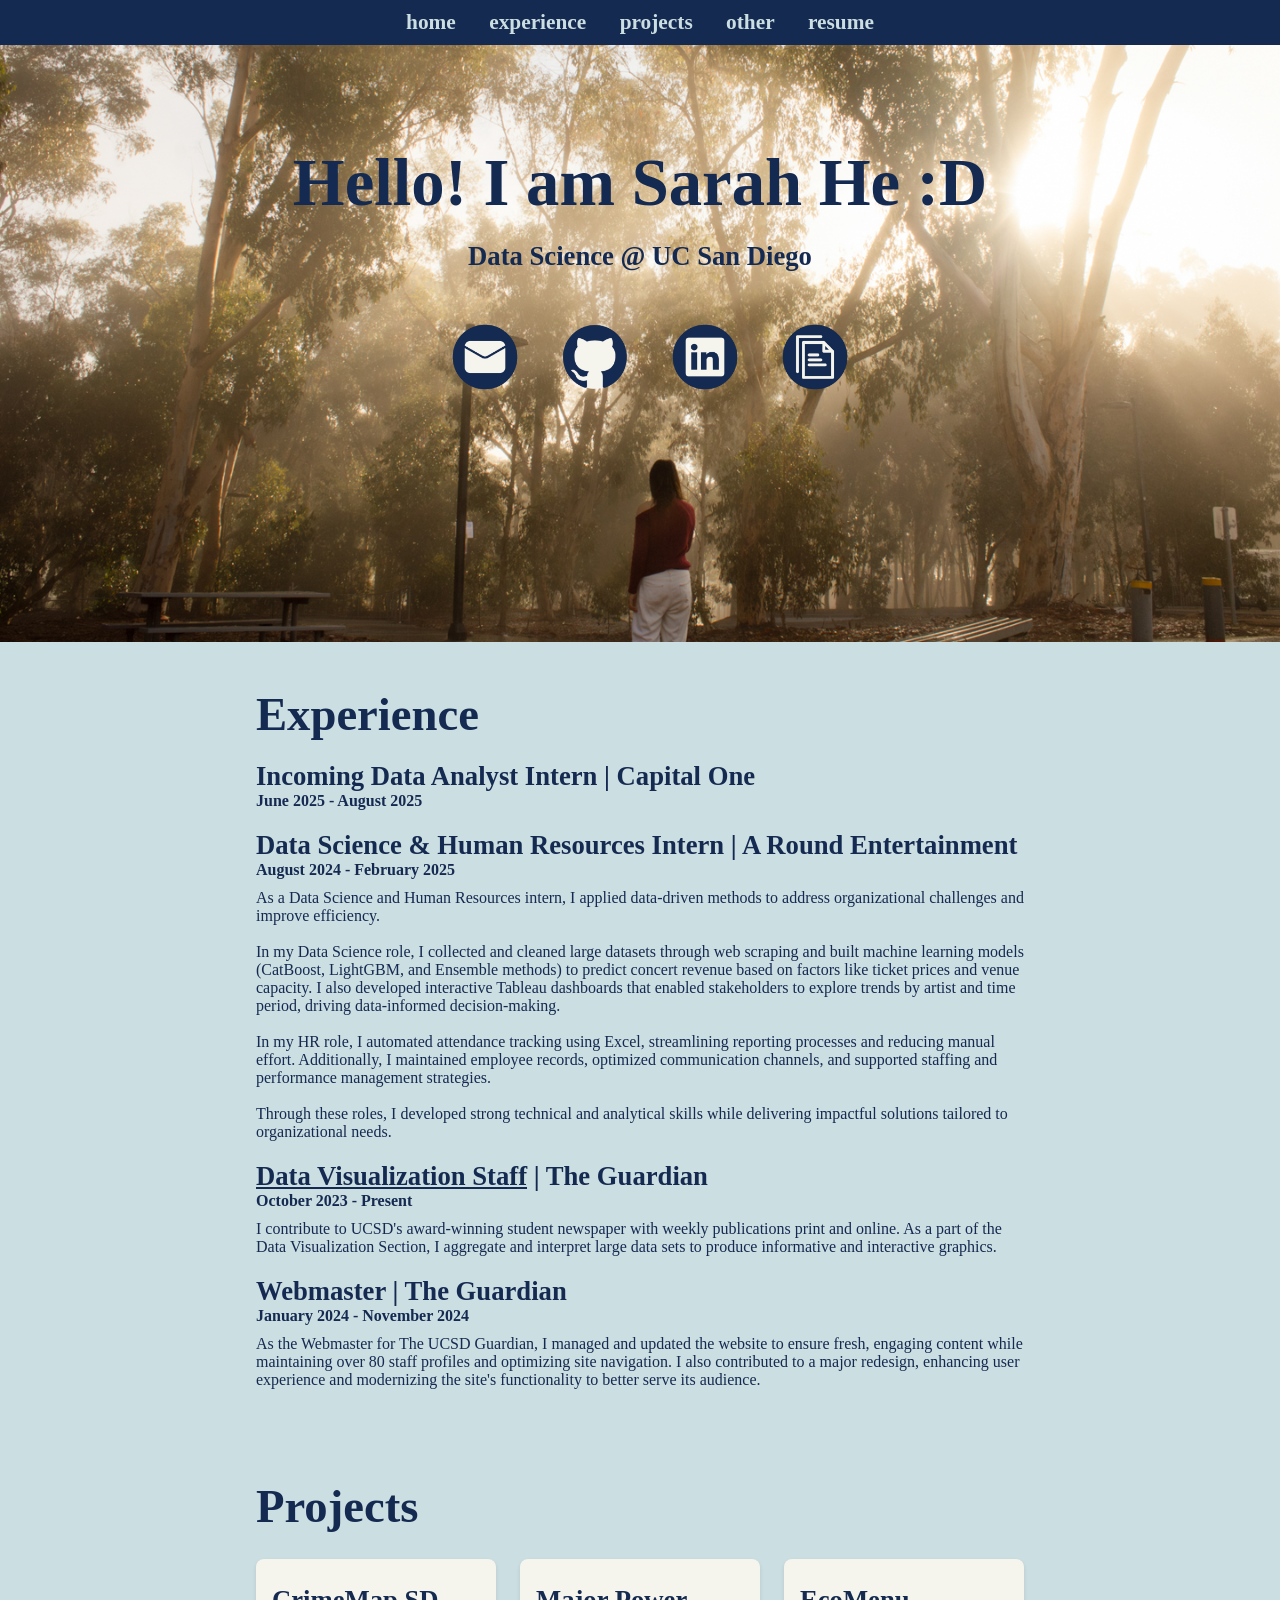
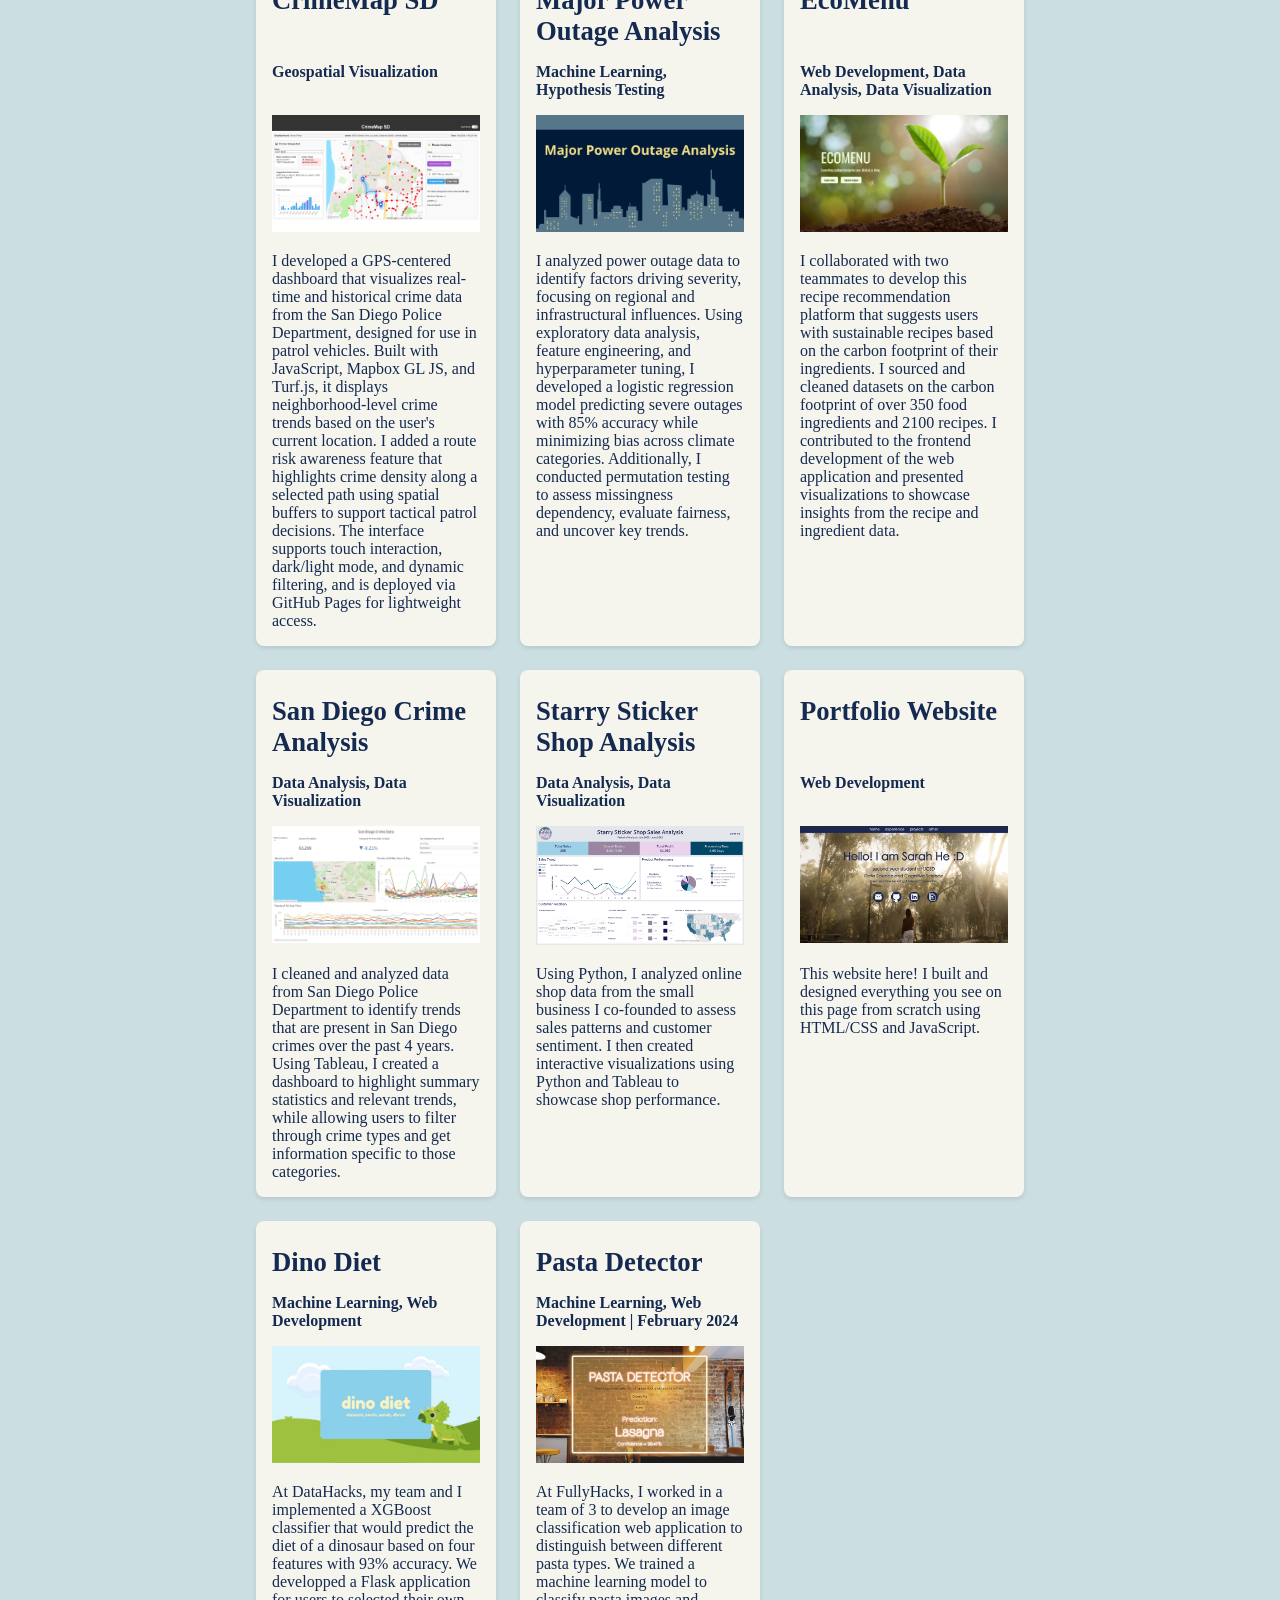
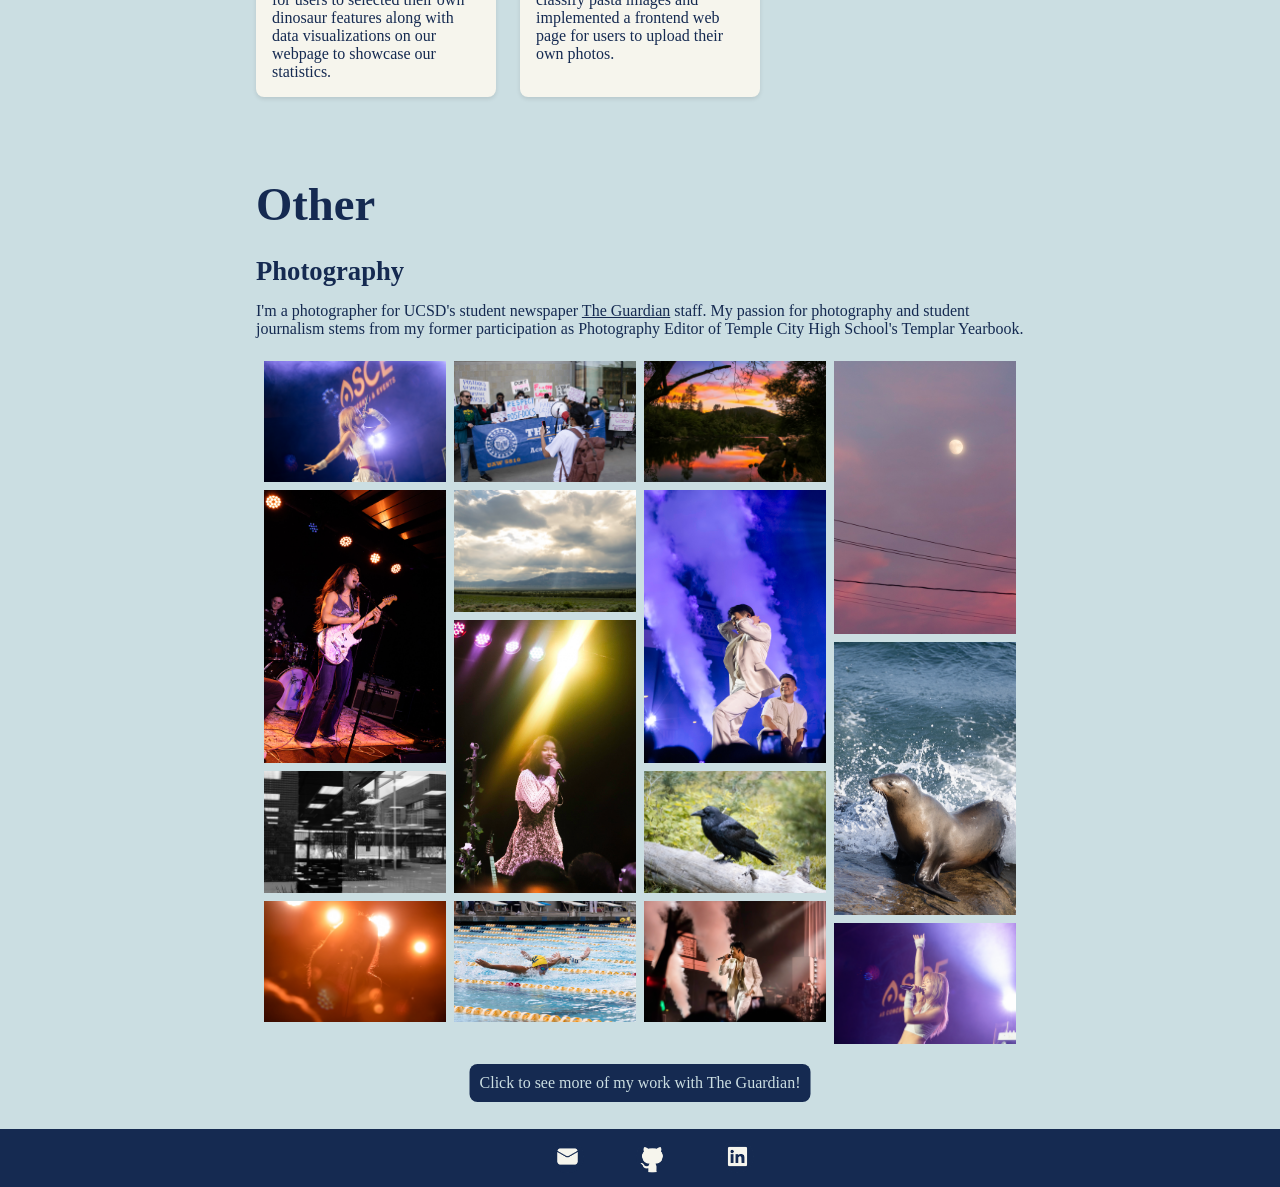
==== commit b297c60c: "4/8/2025" ====
--- a/index.html
+++ b/index.html
@@ -25,7 +25,7 @@
       <section id='home'>
 
         <h1 id="hello">Hello! I am Sarah He :D</h1>
-        <h2 id='intro'>second year Data Science student at UCSD</h2>
+        <h2 id='intro'>Data Science @ UC San Diego</h2>
         <!--contact info-->
         <div class="contacts-container">
         
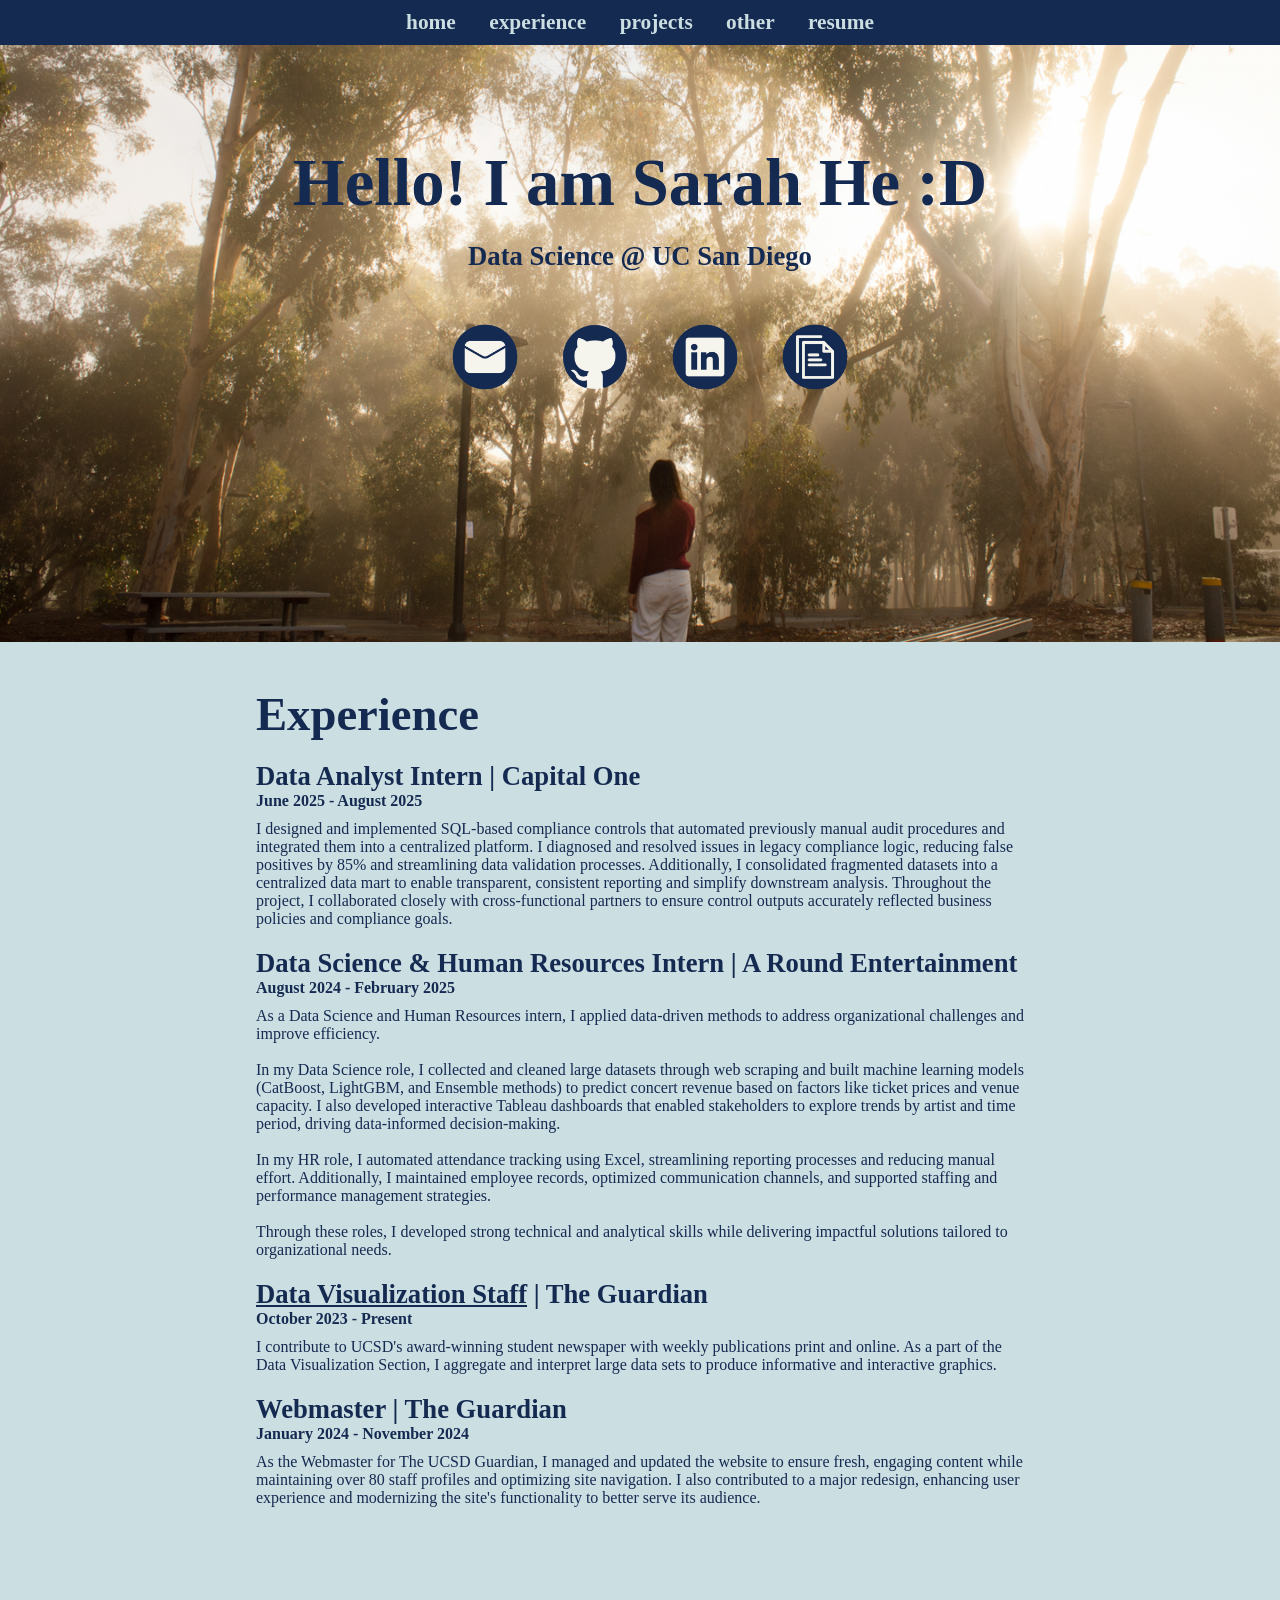
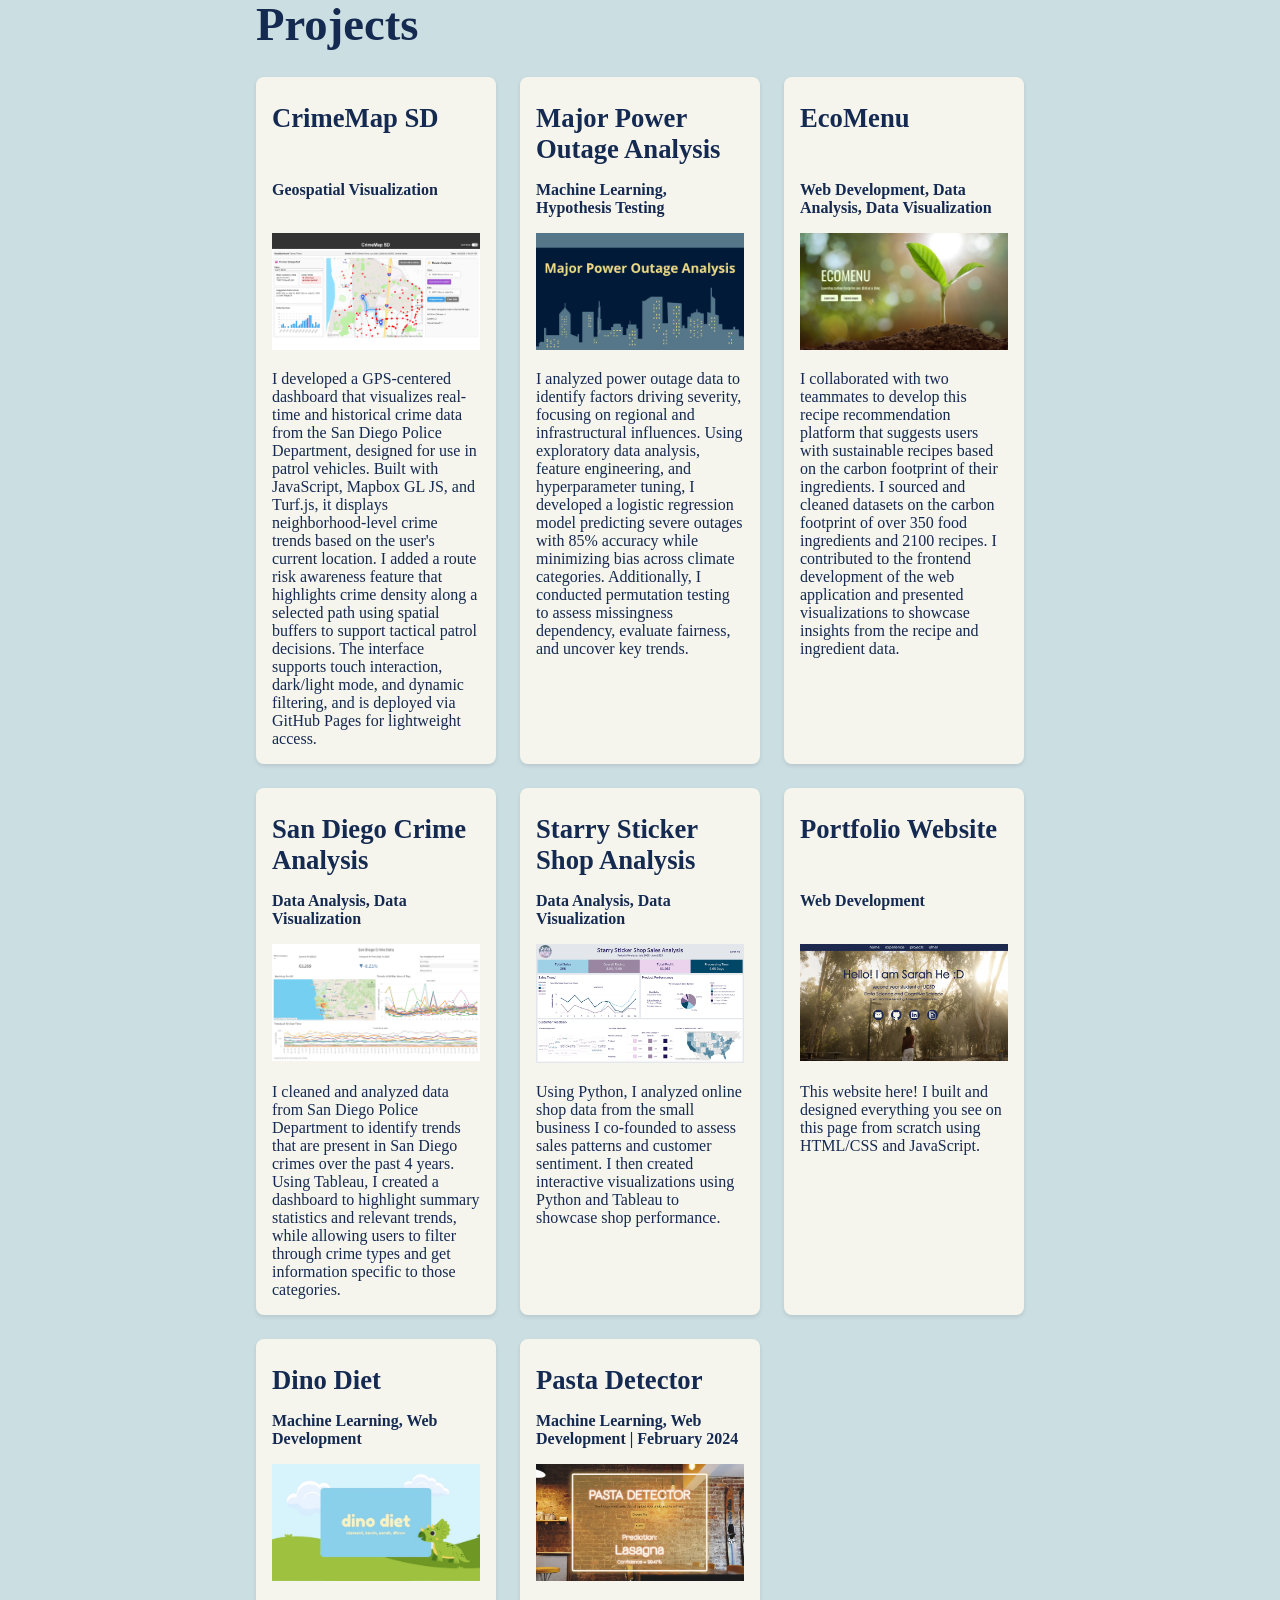
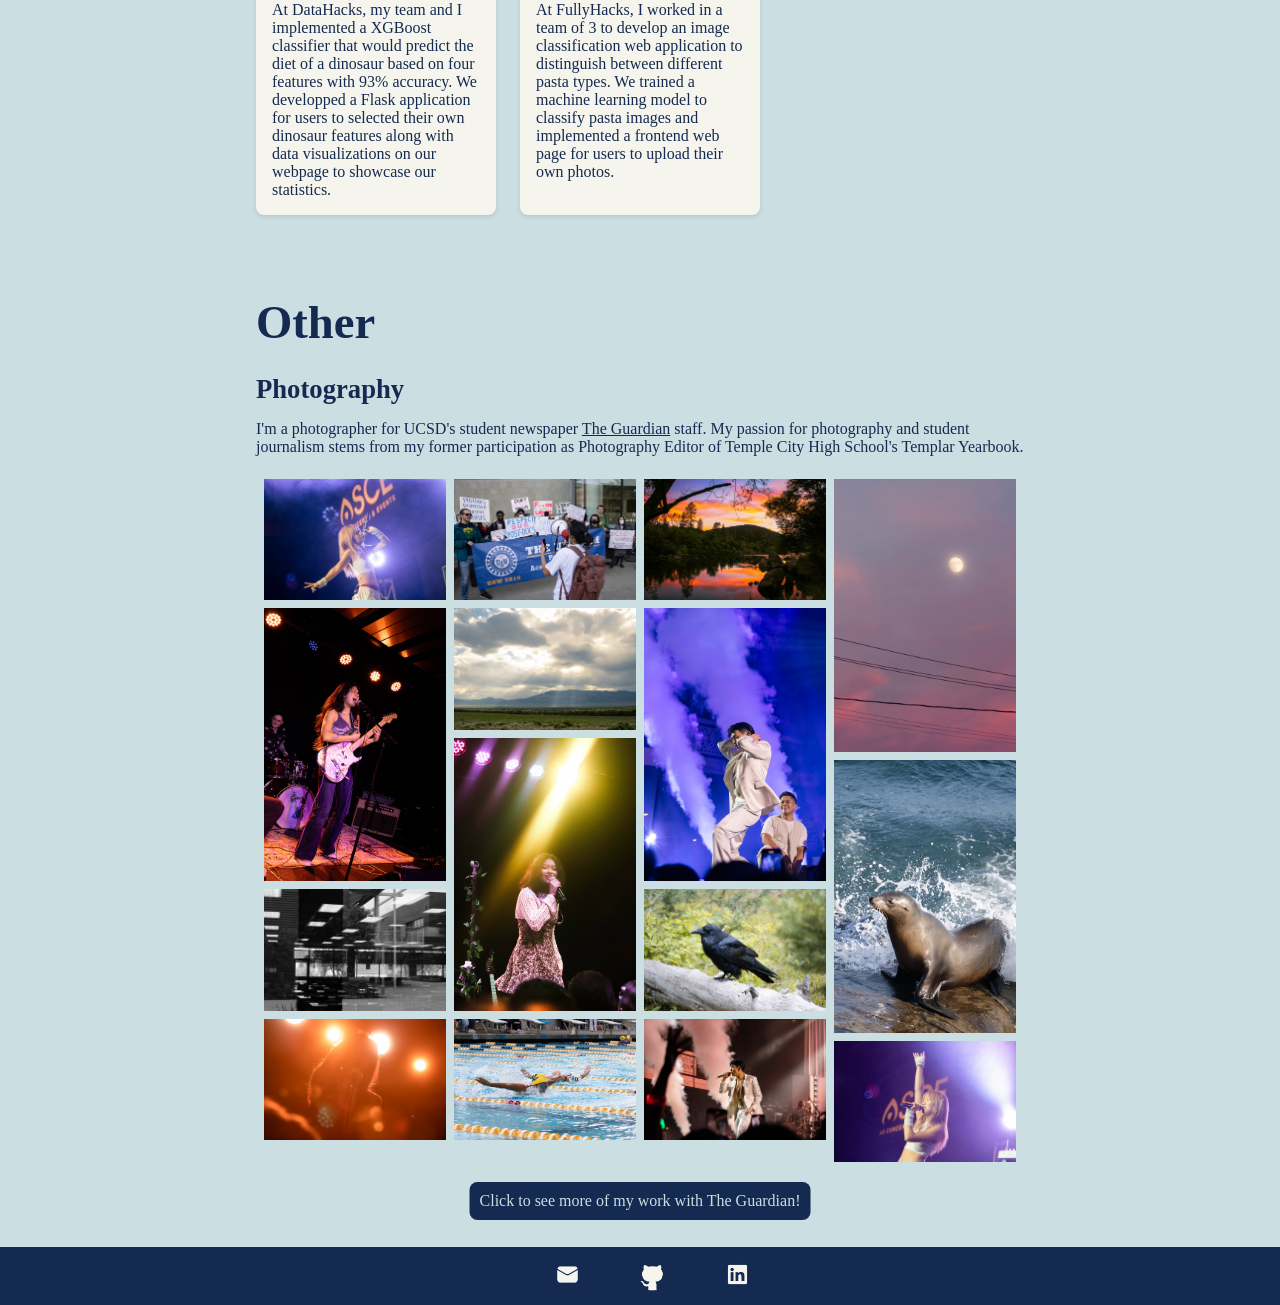
==== commit e604982d: "8/11/2025" ====
--- a/index.html
+++ b/index.html
@@ -52,8 +52,14 @@
       <section id='experience'>
 
         <h1 id='experience-header'> Experience </h1>
-          <h2 id='experience-title'> Incoming Data Analyst Intern | Capital One </a> </h2>
+          <h2 id='experience-title'> Data Analyst Intern | Capital One </a> </h2>
           <h3 id='experience-subtitle'> June 2025 - August 2025 </h3>
+          <p id='experience-description'> 
+            I designed and implemented SQL-based compliance controls that automated previously manual audit procedures and integrated them into a centralized platform.
+            I diagnosed and resolved issues in legacy compliance logic, reducing false positives by 85% and streamlining data validation processes.
+            Additionally, I consolidated fragmented datasets into a centralized data mart to enable transparent, consistent reporting and simplify downstream analysis.
+            Throughout the project, I collaborated closely with cross-functional partners to ensure control outputs accurately reflected business policies and compliance goals.
+          </p>
 
           <h2 id='experience-title'> Data Science & Human Resources Intern | A Round Entertainment </a> </h2>
           <h3 id='experience-subtitle'> August 2024 - February 2025 </h3>
@@ -69,7 +75,7 @@
             Additionally, I maintained employee records, optimized communication channels, and supported staffing and performance management strategies.
             <br><br>
             Through these roles, I developed strong technical and analytical skills while delivering impactful solutions tailored to organizational needs.
-            </p>
+          </p>
           
           <h2 id='experience-title'> <a href='https://ucsdguardian.org/staff_name/sarah-he/'> Data Visualization Staff</a> | The Guardian </h2>
             <h3 id='experience-subtitle'> October 2023 - Present </h3>
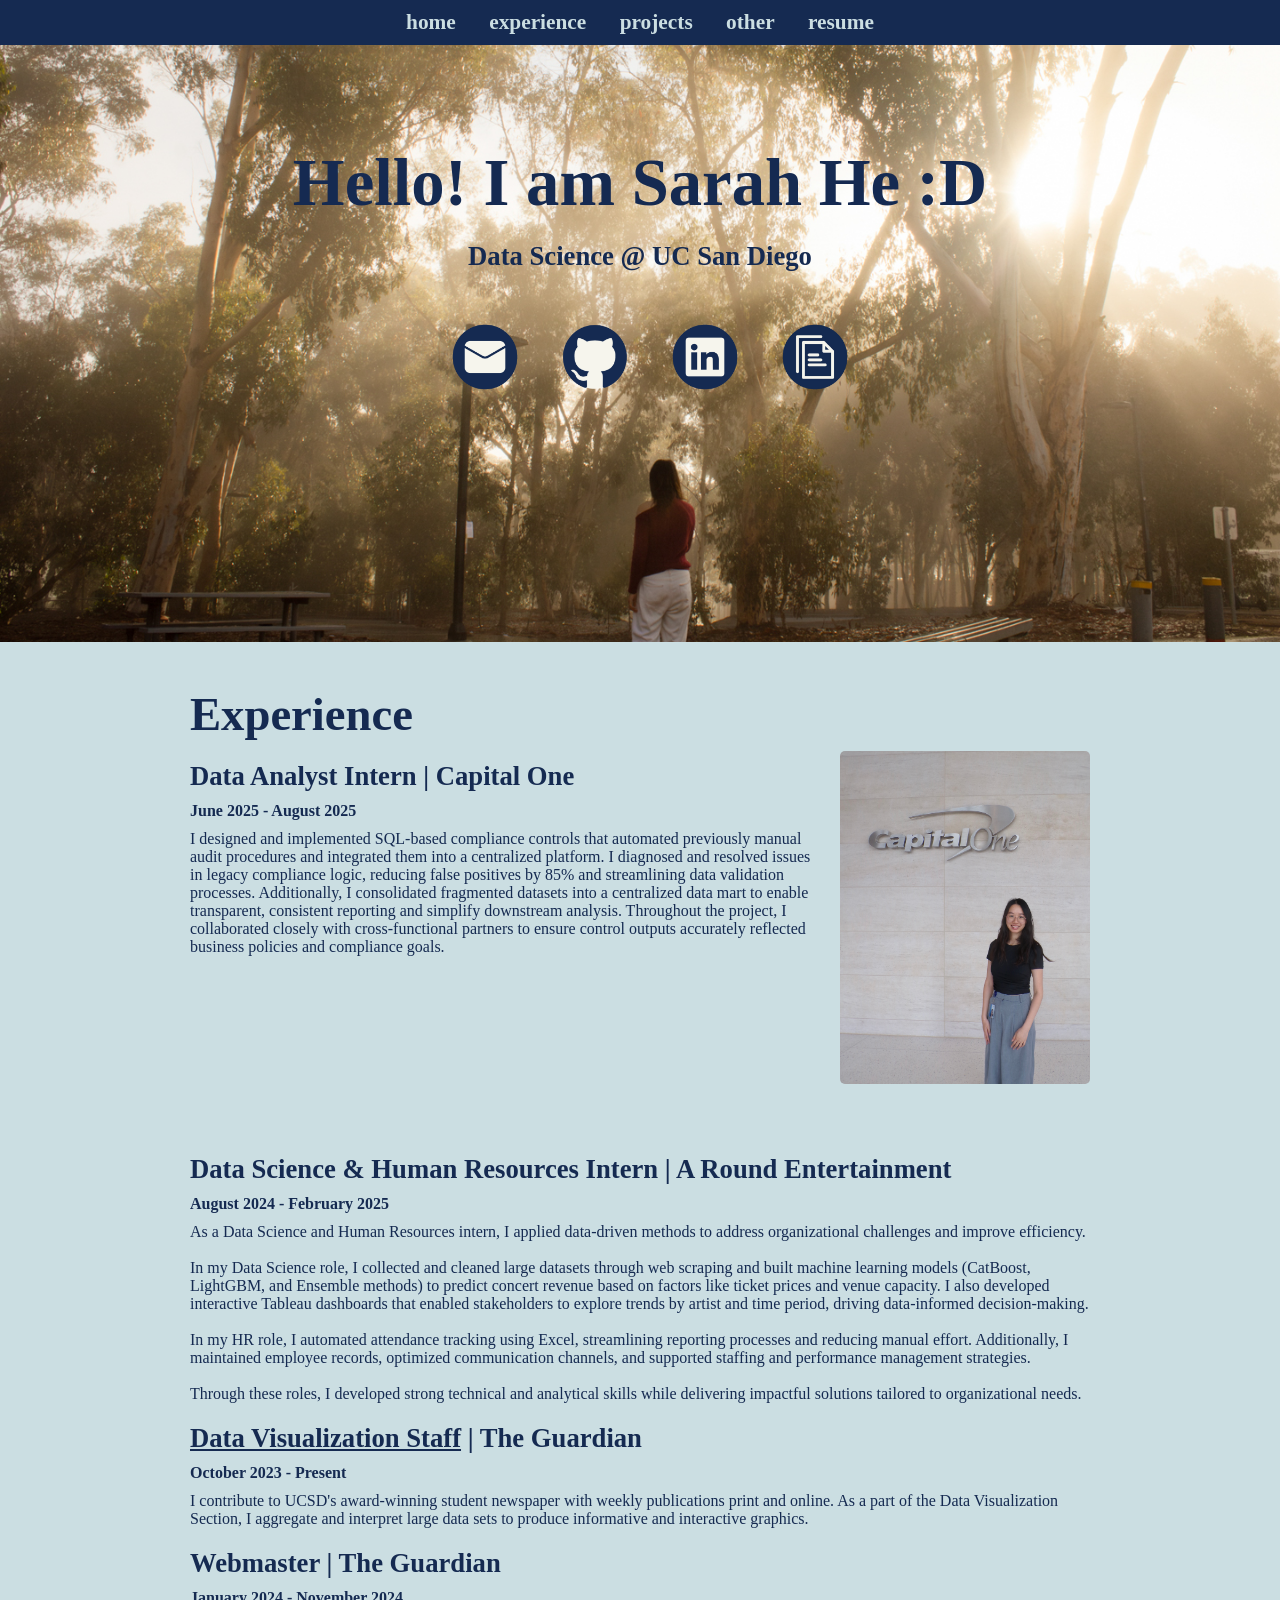
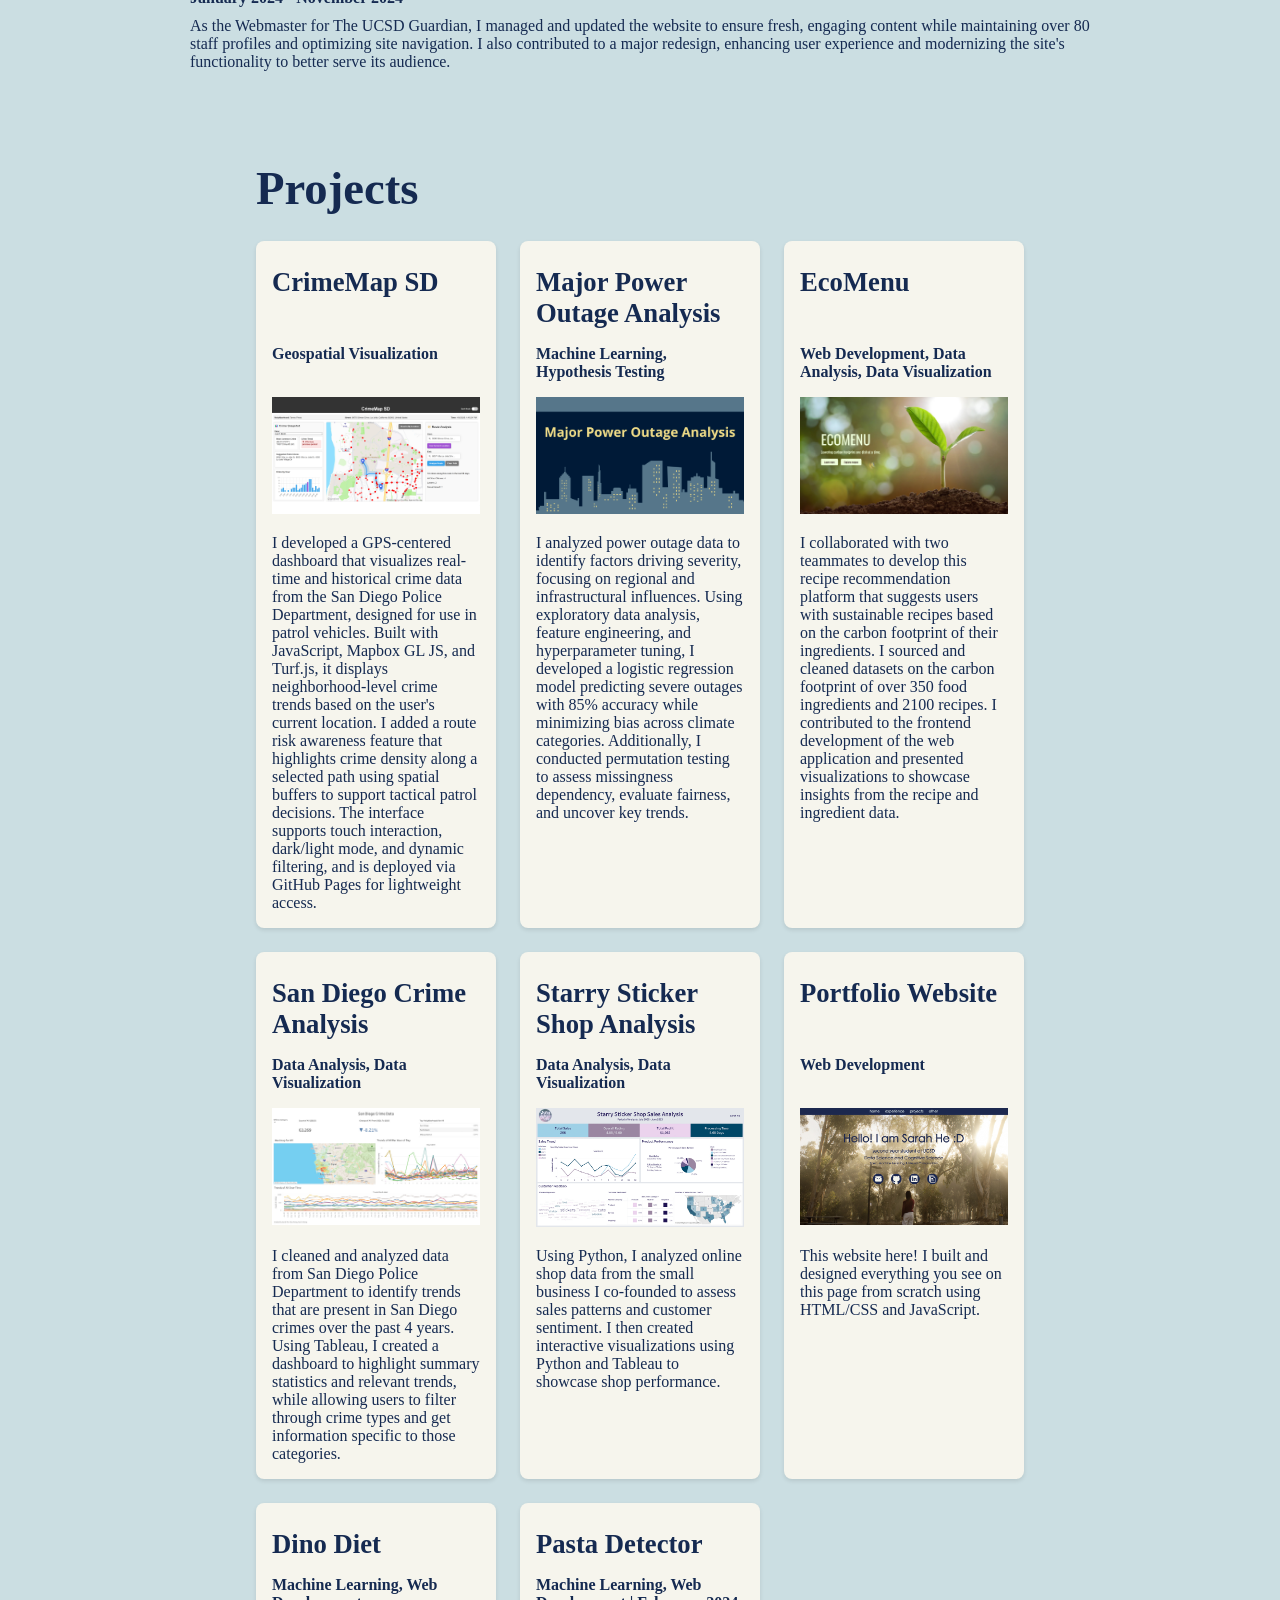
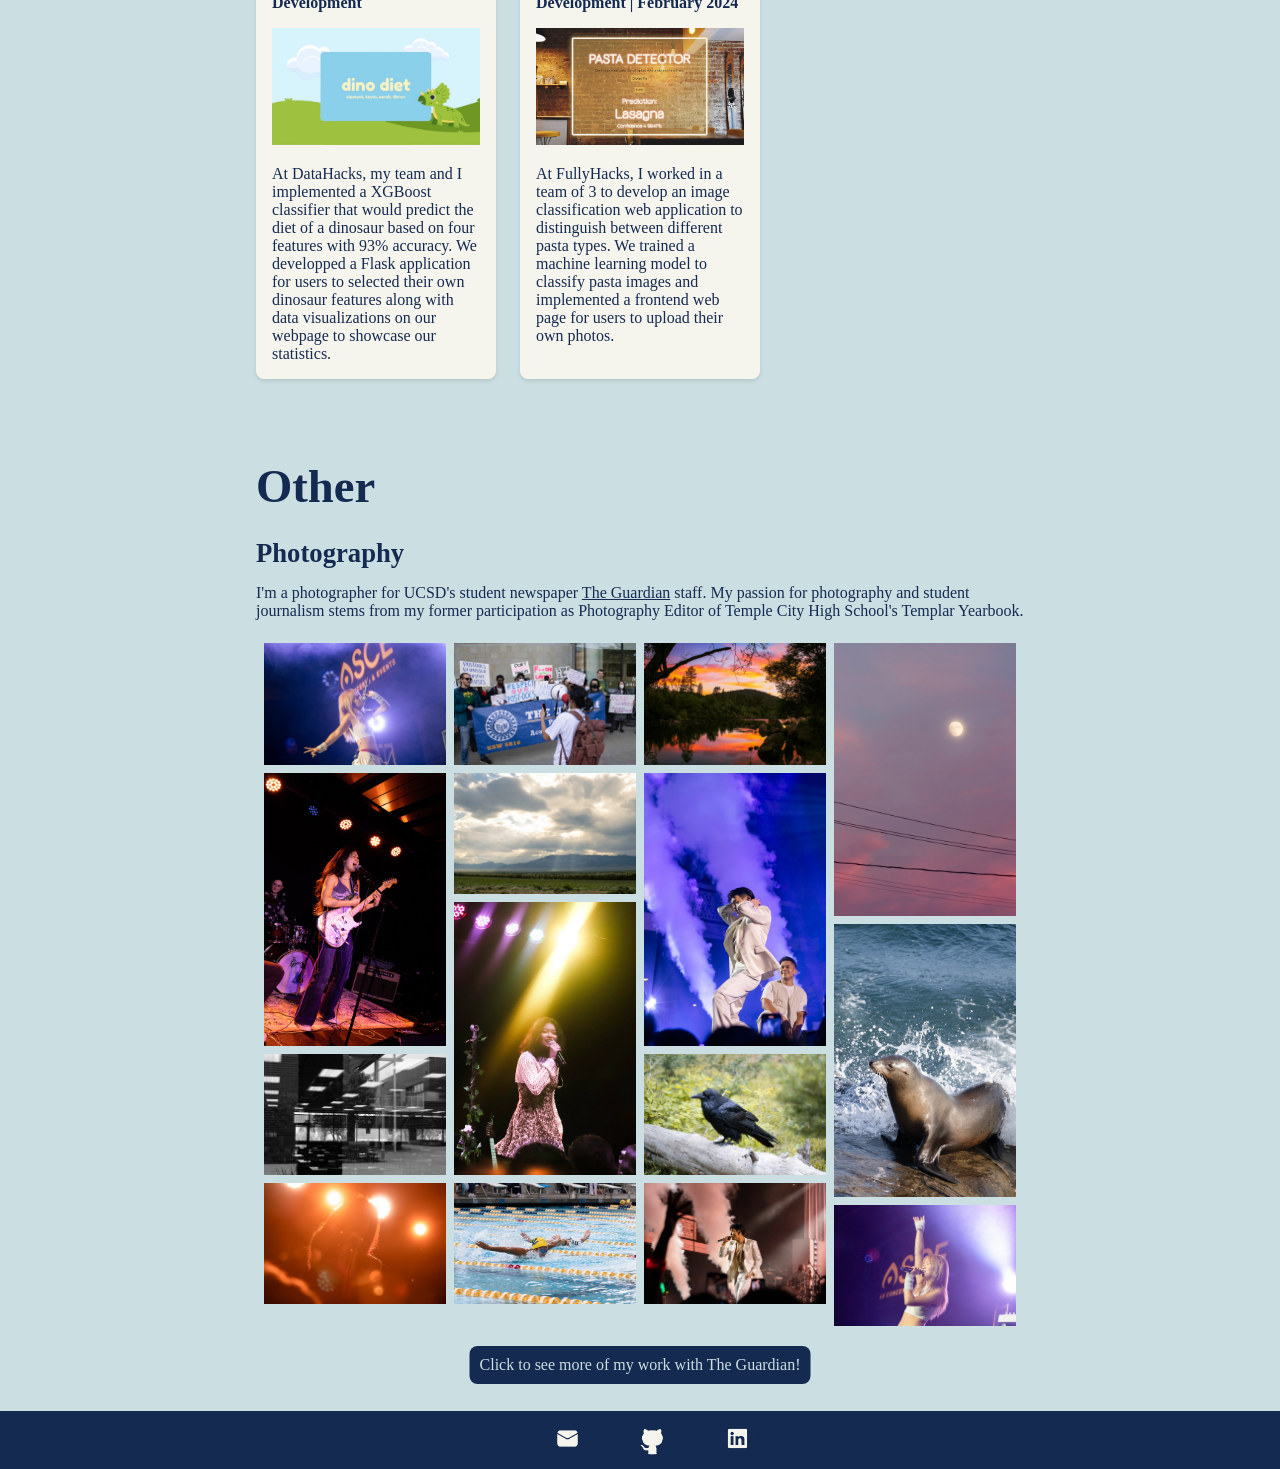
==== commit 59748b24: "8/11/2025" ====
--- a/index.html
+++ b/index.html
@@ -52,14 +52,20 @@
       <section id='experience'>
 
         <h1 id='experience-header'> Experience </h1>
-          <h2 id='experience-title'> Data Analyst Intern | Capital One </a> </h2>
-          <h3 id='experience-subtitle'> June 2025 - August 2025 </h3>
-          <p id='experience-description'> 
-            I designed and implemented SQL-based compliance controls that automated previously manual audit procedures and integrated them into a centralized platform.
-            I diagnosed and resolved issues in legacy compliance logic, reducing false positives by 85% and streamlining data validation processes.
-            Additionally, I consolidated fragmented datasets into a centralized data mart to enable transparent, consistent reporting and simplify downstream analysis.
-            Throughout the project, I collaborated closely with cross-functional partners to ensure control outputs accurately reflected business policies and compliance goals.
-          </p>
+          <div class="experience-container">
+            <div class="experience-text">
+              <h2 id='experience-title'>Data Analyst Intern | Capital One</h2>
+              <h3 id='experience-subtitle'>June 2025 - August 2025</h3>
+              <p id='experience-description'> 
+                I designed and implemented SQL-based compliance controls that automated previously manual audit procedures and integrated them into a centralized platform.
+                I diagnosed and resolved issues in legacy compliance logic, reducing false positives by 85% and streamlining data validation processes.
+                Additionally, I consolidated fragmented datasets into a centralized data mart to enable transparent, consistent reporting and simplify downstream analysis.
+                Throughout the project, I collaborated closely with cross-functional partners to ensure control outputs accurately reflected business policies and compliance goals.
+              </p>
+            </div>
+            <img src='./images/c1.jpeg' alt='Capital One' class='experience-photo'>
+          </div>
+
 
           <h2 id='experience-title'> Data Science & Human Resources Intern | A Round Entertainment </a> </h2>
           <h3 id='experience-subtitle'> August 2024 - February 2025 </h3>
--- a/styles.css
+++ b/styles.css
@@ -160,29 +160,40 @@
   }
 
 /*experience*/
-  #experience{
-    padding-top:35px;
-    padding-bottom:35px;
-  }
-
-  #experience-header{
-    margin-left:20%
-  }
-
-  #experience-title{
-    margin-left: 20%;
-  }
-
-  #experience-subtitle{
-    margin-left: 20%;
-    padding-bottom: 10px;
-  }
-
-  #experience-description{
-    margin-left: 20%;
-    margin-right: 20%;
-    padding-bottom: 10px;
-  } 
+ #experience {
+  padding-top: 35px;
+  padding-bottom: 35px;
+  max-width: 900px;    /* control max width of the whole section */
+  margin: 0 auto;      /* center horizontally */
+}
+
+.experience-container {
+  display: flex;
+  align-items: flex-start;
+  gap: 20px;          /* space between text and image */
+  margin-bottom: 60px; /* space between experience entries */
+}
+
+.experience-text {
+  flex: 1;
+  margin-left: 0;       /* reset any margin */
+}
+
+#experience-title,
+#experience-subtitle,
+#experience-description {
+  margin-left: 0;
+  margin-right: 0;
+  padding-bottom: 10px;
+}
+
+.experience-photo {
+  width: 250px;
+  height: auto;
+  border-radius: 5px;
+  object-fit: cover;
+}
+
 
 /*projects*/
   #projects{
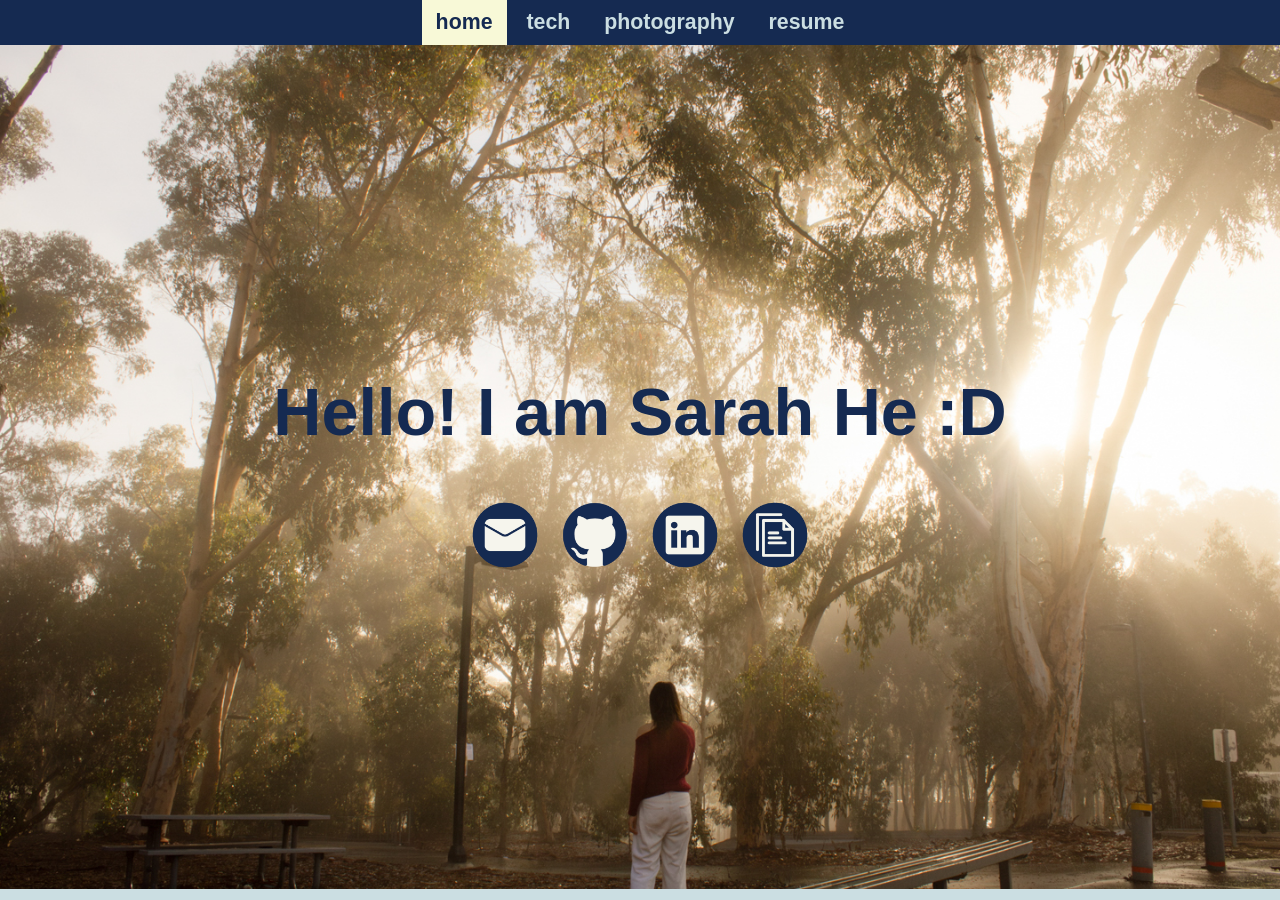
==== commit f9ad63a1: "10/27/2026" ====
--- a/index.html
+++ b/index.html
@@ -1,419 +1,42 @@
 <!DOCTYPE html>
 <html lang="en">
 <head>
-    <meta charset="UTF-8">
-    <meta name="viewport" content="width=device-width, initial-scale=1.0">
-    <link rel="stylesheet" href="styles.css"/>
-    <script src="extra.js" defer></script>
-    <title>Sarah He</title>
-
+  <meta charset="UTF-8">
+  <meta name="viewport" content="width=device-width, initial-scale=1.0">
+  <link rel="stylesheet" href="styles.css"/>
+  <title>Sarah He</title>
 </head>
 
 <body>
   <!--navigation bar-->
-    <nav>
-        <ul>
-          <li><a href='index.html'><b>home</b></a></li>
-          <li><a href='#experience'><b>experience</b></a></li>
-          <li><a href='#projects'><b>projects</b></a></li>
-          <li><a href='#other'><b>other</b></a></li>
-          <li><a href='./Sarah_He_Resume.pdf' target="_blank"><b>resume</b></a></li>
-        </ul>
-      </nav>
-  
-      <!--home page-->
-      <section id='home'>
+  <nav>
+    <ul>
+      <li><a href="index.html" class="active"><b>home</b></a></li>
+      <li><a href="tech.html"><b>tech</b></a></li>
+      <li><a href="photography.html"><b>photography</b></a></li>
+      <li><a href="./Sarah_He_Resume.pdf" target="_blank"><b>resume</b></a></li>
+    </ul>
+  </nav>
 
-        <h1 id="hello">Hello! I am Sarah He :D</h1>
-        <h2 id='intro'>Data Science @ UC San Diego</h2>
-        <!--contact info-->
-        <div class="contacts-container">
-        
-          <!--email-->
-          <a href='mailto:sarahhe725@gmail.com' target="_blank"> <button class="contacts-button">
-            <img src='./images/email_default.png' alt='Email' class="email"></a></button>
-          
-          <!--github-->
-          <a href='https://github.com/sarahhe05' target="_blank"> <button class="contacts-button">
-              <img src='./images/github_default.png' alt='Github' class="github"></a></button>
-    
-          <!--linkedin-->
-          <a href='https://www.linkedin.com/in/sarahhe2005/' target="_blank"> <button class="contacts-button">
-              <img src='./images/linkedin_default.png' alt='LinkedIn' class="linkedin"></a></button>
+  <!--home page-->
+  <section id="home">
+    <h1 id="hello">Hello! I am Sarah He :D</h1>
 
-          <!--resume-->
-          <a href='./Sarah_He_Resume.pdf' target="_blank"> <button class="contacts-button">
-              <img src='./images/resume_default.png' alt='Resume' class="resume"></a></button>
-          
-        </div>
-      </section>
-    
-      <!--experience-->
-      <section id='experience'>
-
-        <h1 id='experience-header'> Experience </h1>
-          <div class="experience-container">
-            <div class="experience-text">
-              <h2 id='experience-title'>Data Analyst Intern | Capital One</h2>
-              <h3 id='experience-subtitle'>June 2025 - August 2025</h3>
-              <p id='experience-description'> 
-                I designed and implemented SQL-based compliance controls that automated previously manual audit procedures and integrated them into a centralized platform.
-                I diagnosed and resolved issues in legacy compliance logic, reducing false positives by 85% and streamlining data validation processes.
-                Additionally, I consolidated fragmented datasets into a centralized data mart to enable transparent, consistent reporting and simplify downstream analysis.
-                Throughout the project, I collaborated closely with cross-functional partners to ensure control outputs accurately reflected business policies and compliance goals.
-              </p>
-            </div>
-            <img src='./images/c1.jpeg' alt='Capital One' class='experience-photo'>
-          </div>
-
-
-          <h2 id='experience-title'> Data Science & Human Resources Intern | A Round Entertainment </a> </h2>
-          <h3 id='experience-subtitle'> August 2024 - February 2025 </h3>
-          <p id='experience-description'> 
-            As a Data Science and Human Resources intern, I applied data-driven methods to address organizational challenges and improve efficiency.
-            <br><br>
-            In my Data Science role, I collected and cleaned large datasets through web scraping and built machine learning models 
-            (CatBoost, LightGBM, and Ensemble methods) to predict concert revenue based on factors like ticket prices and venue capacity. 
-            I also developed interactive Tableau dashboards that enabled stakeholders to explore trends by artist and time period, 
-            driving data-informed decision-making.
-            <br><br>
-            In my HR role, I automated attendance tracking using Excel, streamlining reporting processes and reducing manual effort. 
-            Additionally, I maintained employee records, optimized communication channels, and supported staffing and performance management strategies.
-            <br><br>
-            Through these roles, I developed strong technical and analytical skills while delivering impactful solutions tailored to organizational needs.
-          </p>
-          
-          <h2 id='experience-title'> <a href='https://ucsdguardian.org/staff_name/sarah-he/'> Data Visualization Staff</a> | The Guardian </h2>
-            <h3 id='experience-subtitle'> October 2023 - Present </h3>
-            <p id='experience-description'> I contribute to UCSD's award-winning student newspaper with weekly 
-              publications print and online. As a part of the Data Visualization Section, I aggregate and 
-              interpret large data sets to produce informative and interactive graphics. </p>
-          
-          <h2 id='experience-title'> Webmaster | The Guardian </h2>
-            <h3 id='experience-subtitle'> January 2024 - November 2024 </h3>
-            <p id='experience-description'> As the Webmaster for The UCSD Guardian, I managed and updated the website to ensure fresh, 
-              engaging content while maintaining over 80 staff profiles and optimizing site navigation. 
-              I also contributed to a major redesign, enhancing user experience and modernizing the site's functionality to better serve its audience. </p>
-
-      </section>
-
-      <!--projects-->
-      <section id='projects'>
-        <h1 id='projects-header'> Projects </h1>
-        <div class="projects">
-          
-          <!--CrimeMap SD-->
-          <article>
-            <h2>CrimeMap SD</h2>
-            <h3>Geospatial Visualization</h3>
-
-            <div class="projects-photo-container">
-              <a href="https://sarahhe05.github.io/CrimeMap-SD/" target="_blank">
-                <img src="./images/CrimeMap-SD.png" class="projects-photo" alt="CrimeMap SD">
-                <div class="hover-icon">🔗</div>
-              </a>
-            </div>
-
-            <p>I developed a GPS-centered dashboard that visualizes real-time and historical crime data from the San Diego Police Department, 
-              designed for use in patrol vehicles. Built with JavaScript, Mapbox GL JS, and Turf.js, it displays neighborhood-level crime 
-              trends based on the user's current location. I added a route risk awareness feature that highlights crime density along a 
-              selected path using spatial buffers to support tactical patrol decisions. The interface supports touch interaction, dark/light mode, 
-              and dynamic filtering, and is deployed via GitHub Pages for lightweight access.
-            </p>
-          </article>
-          
-          <!--Major Power Outage Analysis-->
-          <article>
-            <h2>Major Power Outage Analysis</h2>
-            <h3>Machine Learning, Hypothesis Testing</h3>
-
-            <div class="projects-photo-container">
-              <a href="https://sarahhe05.github.io/Major-Power-Outage-Analysis/" target="_blank">
-                <img src="./images/Major-Power-Outage-Analysis.png" class="projects-photo" alt="Major Power Outage Analysis">
-                <div class="hover-icon">🔗</div>
-              </a>
-            </div>
-
-            <p>I analyzed power outage data to identify factors driving severity, 
-              focusing on regional and infrastructural influences. Using exploratory data analysis, 
-              feature engineering, and hyperparameter tuning, I developed a logistic regression model predicting 
-              severe outages with 85% accuracy while minimizing bias across climate categories. Additionally, 
-              I conducted permutation testing to assess missingness dependency, evaluate fairness, and uncover key trends.
-            </p>
-          </article>
-
-          <!--EcoMenu-->
-          <article>
-            <h2>EcoMenu</h2>
-            <h3>Web Development, Data Analysis, Data Visualization</h3>
-              
-            <div class="projects-photo-container">
-              <a href="https://github.com/sarahhe05/CirFinCREATE-BoostHacksII-ECOMENU" target="_blank">
-                <img src="./images/ECOMENU.jpg" class="projects-photo" alt="EcoMenu">
-                <div class="hover-icon">🔗</div>
-                </a>
-            </div>
-
-            <p>I collaborated with two teammates to develop this recipe recommendation platform that 
-              suggests users with sustainable recipes based on the carbon footprint of their ingredients. I sourced and cleaned 
-              datasets on the carbon footprint of over 350 food ingredients and 2100 recipes. I contributed to the frontend development
-              of the web application and presented visualizations to showcase insights from the recipe and ingredient data.
-            </p>
-            </article>
-
-          <!--San Diego Crime Analysis-->
-          <article>
-            <h2>San Diego Crime Analysis</h2>
-            <h3>Data Analysis, Data Visualization</h3>
-            
-            <div class="projects-photo-container">
-            <a href="https://github.com/sarahhe05/San-Diego-Crime-Analysis" target="_blank">
-            <img src="./images/San-Diego-Crime-Analysis.jpg" class="projects-photo" alt="San Diego Crime Analysis">
-            <div class="hover-icon">🔗</div>
-              </a>
-            </div>
-
-            <p>I cleaned and analyzed data from San Diego Police Department to identify trends 
-              that are present in San Diego crimes over the past 4 years. Using Tableau, I created a dashboard to highlight
-              summary statistics and relevant trends, while allowing users to filter through crime types and get 
-              information specific to those categories.
-            </p>
-          </article>
-
-          <!--Starry Sticker Shop Analysis-->
-          <article>
-            <h2>Starry Sticker Shop Analysis</h2>
-            <h3>Data Analysis, Data Visualization</h3>
-              
-            <div class="projects-photo-container">
-              <a href="https://github.com/sarahhe05/Starry-Sticker-Shop-Analysis" target="_blank">
-                <img src="./images/Starry-Sticker-Shop-Sales-Analysis.jpg" class="projects-photo" alt="Starry Sticker Shop Analysis">
-                <div class="hover-icon">🔗</div>
-              </a>
-            </div>
-              
-
-            <p>Using Python, I analyzed online shop data from the small business I co-founded to 
-              assess sales patterns and customer sentiment. I then created interactive visualizations using Python 
-              and Tableau to showcase shop performance.
-            </p>
-          </article>
-
-          <!--Portfolio Website-->
-          <article>
-            <h2>Portfolio Website</h2>
-            <h3>Web Development</h3>
-            
-            <div class="projects-photo-container">
-              <img src="./images/Portfolio_Website.jpg" class="projects-photo" alt="San Diego Crime Analysis">
-            </div>
-
-            <p>This website here! I built and designed everything you see on this page from 
-              scratch using HTML/CSS and JavaScript.
-            </p>
-          </article>
-
-          <!--Dino Diet-->
-          <article>
-            <h2>Dino Diet</h2>
-            <h3>Machine Learning, Web Development</h3>
-              
-            <div class="projects-photo-container">
-              <a href="https://youtu.be/9idO-SLj7Es" target="_blank">
-                <img src="./images/Dino-Diet.jpg" class="projects-photo" alt="Dino Diet">
-                <div class="hover-icon">🔗</div>
-              </a>
-            </div>
-
-            <p>At DataHacks, my team and I implemented a XGBoost classifier 
-              that would predict the diet of a dinosaur based on four features with 93% accuracy. We developped a Flask 
-              application for users to selected their own dinosaur features along with data visualizations on 
-              our webpage to showcase our statistics.
-            </p>
-          </article>
-            
-          <!--Pasta Detector-->
-          <article>
-            <h2>Pasta Detector</h2>
-            <h3>Machine Learning, Web Development | February 2024</h3>
-              
-            <div class="projects-photo-container">
-              <a href="https://github.com/sarahhe05/FullyHacks-PastaDetector" target="_blank">
-                <img src="./images/Pasta-Detector.jpg" class="projects-photo" alt="Pasta Detector">
-                <div class="hover-icon">🔗</div>
-              </a>
-            </div>
-
-            <p>At FullyHacks, I worked in a team of 3 to develop an image 
-              classification web application to distinguish between different pasta types. We trained a 
-              machine learning model to classify pasta images and implemented a frontend web page for users 
-              to upload their own photos.
-            </p>
-          </article>
-            
-        </div>
-      </section>
-      
-
-      <!--other-->
-      <section id='other'>
-      <h1 id='other-header'> Other </h1>
-        
-        <h2 id='photography-header'> Photography </h2>
-          <p id='photography-intro'> I'm a photographer for UCSD's student newspaper 
-          <a href='https://ucsdguardian.org/staff_name/sarah-he/'>The Guardian</a>
-        staff. My passion for photography and student journalism stems from my former
-        participation as Photography Editor of Temple City High School's Templar Yearbook.</p> 
-
-        <div class="row">
-          <div class="column">
-            <a href="./images/full/full-Tiffany-Day-1.jpg" target="_blank"><img src = './images/preview/Tiffany-Day-1.jpg' id='photo-preview' alt='Tiffany Day concert'></a>
-            <a href="./images/full/full-battle-of-the-bands.jpg" target="_blank"><img src = './images/preview/battle-of-the-bands.jpg' id='photo-preview' alt="battle-of-the-bands"></a>
-            <a href="./images/full/full-worlds.jpg" target="_blank"><img src = './images/preview/worlds.jpg' id='photo-preview' alt="worlds"></a>
-            <a href="./images/full/full-Katherine-Li.jpg" target="_blank"><img src = './images/preview/Katherine-Li.jpg' id='photo-preview' alt='Katherine Li concert'></a> 
-          </div>
-          <div class="column">
-            <a href="./images/full/full-UAW-Rally.jpg" target="_blank"><img src = './images/preview/UAW-Rally.jpg' id='photo-preview' alt="UAW Rally"></a>
-            <a href="./images/full/full-break-of-light.jpg" target="_blank"><img src = './images/preview/break-of-light.jpg' id='photo-preview' alt='break of light'></a>
-            <a href="./images/full/full-Lyn-Lapid.jpg" target="_blank"><img src = './images/preview/Lyn-Lapid.jpg' id='photo-preview' alt='Lyn Lapid concert'></a>
-            <a href="./images/full/full-swim.jpg" target="_blank"><img src = './images/preview/swim.jpg' id='photo-preview' alt="swim"></a>
-          </div>
-          <div class="column">
-            <a href="./images/full/full-dusk.JPG" target="_blank"><img src = './images/preview/dusk.jpg' id='photo-preview' alt='dusk'></a>
-            <a href="./images/full/full-Eric-Nam-1.jpg" target="_blank"><img src = './images/preview/Eric-Nam-1.jpg' id='photo-preview' alt="Eric Nam concert"></a>
-            <a href="./images/full/full-crow.jpg" target="_blank"><img src = './images/preview/crow.jpg' id='photo-preview' alt="crow"></a>
-            <a href="./images/full/full-Eric-Nam-2.jpg" target="_blank"><img src = './images/preview/Eric-Nam-2.jpg' id='photo-preview' alt="Eric Nam concert"></a>
-          </div>
-          <div class="column">
-            <a href="./images/full/full-dreamy-moonlight.jpg" target="_blank"><img src = './images/preview/dreamy-moonlight.jpg' id='photo-preview' alt="dreamy moonlight"></a>
-            <a href="./images/full/full-seal.jpg" target="_blank"><img src = './images/preview/seal.jpg' id='photo-preview' alt='seal'></a>
-            <a href="./images/full/full-Tiffany-Day-2.jpg" target="_blank"><img src = './images/preview/Tiffany-Day-2.jpg' id='photo-preview' alt="Tiffany Day concert"></a>
-          </div>
-        </div>
-
-        <button class="access-the-guardian-button" onclick="toggleGuardian()"><p class="access-the-guardian-button_text">
-      Click to see more of my work with The Guardian!</p></button>
-
-      </section>
-
-      <!--the guardian-->
-      <section id='the-guardian'>
-        <div class='guardian-row'>
-          
-          <!--paper-->
-          <div class='guardian-column1'>
-              <p id='guardian-description'><b>April 15, 2024</b></p>
-              <img src='./guardian/01_041524NEWS.jpg' class='guardian-paper'>
-          </div>
-
-          <!--photos-->
-          <div class='guardian-column2'>
-              <img src = './guardian/AS Election Results Photo Cred - Sarah He4.jpg' class='guardian-photo' alt="Cut Up The Guardian">
-              <img src = './guardian/AS Debates 4_2 Photo Cred - Sarah He3.jpg' class='guardian-photo' alt="Cut Up The Guardian">
-              <img src = './guardian/AS Election Results Photo Cred - Sarah He1.jpg' class='guardian-photo' alt="Cut Up The Guardian">
-          </div>
-
-          <!--paper-->
-          <div class='guardian-column1'>
-            <div class='guardian-photo-box'>
-              <p id='guardian-description'><b>March 11, 2024</b></p>
-              <img src='./guardian/05_031124SPORTS.jpg' class='guardian-paper'>
-            </div>
-          </div>
-
-          <!--photos-->
-          <div class='guardian-column2'>
-              <img src = './guardian/Baseball Game Photo Cred - Sarah He1.jpg' class='guardian-photo' alt="Baseball Game">
-              <img src = './guardian/Baseball Game Photo Cred - Sarah He2.jpg' class='guardian-photo' alt="Baseball Game">
-              <img src = './guardian/Baseball Game Photo Cred - Sarah He3.jpg' class='guardian-photo' alt="Baseball Game">
-          </div>
-
-        </div>
-        
-        <div class='guardian-row'>
-          
-          <!--paper-->
-          <div class='guardian-column1'>
-            <div class='guardian-photo-box'>
-              <p id='guardian-description'><b>February 12, 2024</b></p>
-              <img src='./guardian/09_021224A&E.jpg' class='guardian-paper'>
-            </div>
-          </div>
-
-          <!--photos-->
-          <div class='guardian-column2'>
-              <img src = './guardian/Cut Up The Guardian - Photo Cred - Sarah He1.jpg' class='guardian-photo' alt="Cut Up The Guardian">
-              <img src = './guardian/Cut Up The Guardian - Photo Cred - Sarah He2.jpg' class='guardian-photo' alt="Cut Up The Guardian">
-              <img src = './guardian/Cut Up The Guardian - Photo Cred - Sarah He3.jpg' class='guardian-photo' alt="Cut Up The Guardian">  
-          </div>
-
-          <!--paper-->
-          <div class='guardian-column1'>
-            <div class='guardian-photo-box'>
-              <p id='guardian-description'><b>January 22, 2024</b></p>
-              <img src='./guardian/01_012224NEWS.jpg' class='guardian-paper'>
-            </div>
-          </div>
-
-          <!--photos-->
-          <div class='guardian-column2'>
-              <img src = './guardian/UAW for Suresh Photo Cred - Sarah He1.jpg' class='guardian-photo' alt="UAW Rally">
-              <img src = './guardian/UAW for Suresh Photo Cred - Sarah He4.jpg' class='guardian-photo' alt="UAW Rally">
-              <img src = './guardian/UAW for Suresh Photo Cred - Sarah He6.jpg' class='guardian-photo' alt="UAW Rally">
-          </div>
-
-        </div>
-
-        <div class='guardian-row'>
-          <!--paper-->
-          <div class='guardian-column1'>
-            <div class='guardian-photo-box'>
-              <p id='guardian-description'><b>November 27, 2023</b></p>
-              <img src='./guardian/01_112723NEWS.jpg' class='guardian-paper'>
-            </div>
-          </div>
-
-          <!--photos-->
-          <div class='guardian-column2'>
-              <img src = './guardian/AS Meeting Photo Cred - Sarah He1.jpg' class='guardian-photo' alt="AS Meeting">
-              <img src = './guardian/AS Meeting Photo Cred - Sarah He2.jpg' class='guardian-photo' alt="AS Meeting">
-              <img src = './guardian/AS Meeting Photo Cred - Sarah He3.jpg' class='guardian-photo' alt="AS Meeting">
-          </div>
-
-          <!--paper-->
-          <div class='guardian-column1'>
-            <div class='guardian-photo-box'>
-              <p id='guardian-description'><b>November 20, 2023</b></p>
-              <img src='./guardian/12_112023SPORTS.jpg' class='guardian-paper'>
-            </div>
-          </div>
-
-          <!--photos-->
-          <div class='guardian-column2'>
-              <img src = './guardian/Womens Volleyball Photo Cred - Sarah He1.jpg' class='guardian-photo' alt="Women's Volleyball">
-              <img src = './guardian/Womens Volleyball Photo Cred - Sarah He2.jpg' class='guardian-photo' alt="Women's Volleyball">
-              <img src = './guardian/Womens Volleyball Photo Cred - Sarah He3.jpg' class='guardian-photo' alt="Women's Volleyball">
-          </div>
-
-        </div>
-      </section>
-    
-      <!--footer-->
-      <section id='footer'>
-        <div class="footer-container">
-            <!--email-->
-            <a href='mailto:sarahhe725@gmail.com' target="_blank"> <button class="footer-button" >
-                <img src='./images/email_default.png' alt="Email" id="footer-icon"></a></button>
-                
-            <!--github-->
-            <a href='https://github.com/sarahhe05' target="_blank"> <button class="footer-button">
-                <img src='./images/github_default.png' alt="Github" id="footer-icon"></a></button>
-        
-            <!--linkedin-->
-            <a href='https://www.linkedin.com/in/sarah/' target="_blank"> <button class="footer-button">
-                <img src='./images/linkedin_default.png' alt="LinkedIn" id="footer-icon"></a></button>
-        </div>
-      </section>
-    
+    <!--contact info-->
+    <div class="contacts-container">
+      <a href="mailto:sarahhe725@gmail.com" target="_blank">
+        <img src="./images/email_default.png" alt="Email" class="email">
+      </a>
+      <a href="https://github.com/sarahhe05" target="_blank">
+        <img src="./images/github_default.png" alt="Github" class="github">
+      </a>
+      <a href="https://www.linkedin.com/in/sarahhe2005/" target="_blank">
+        <img src="./images/linkedin_default.png" alt="LinkedIn" class="linkedin">
+      </a>
+      <a href="./Sarah_He_Resume.pdf" target="_blank">
+        <img src="./images/resume_default.png" alt="Resume" class="resume">
+      </a>
+    </div>
+  </section>
 </body>
-</html>+</html>
--- a/styles.css
+++ b/styles.css
@@ -1,482 +1,589 @@
-/*reset page spacing*/
+/* ---------- base ---------- */
 * {
-    margin: 0px;
-    padding: 0px;
-  }
-  
-  @font-face {
-    font-family: 'Century Gothic'; /* Name your font */
-    src: url('/Century Gothic/centurygothic.ttf'); /* URL to your font file */
-  }
-  
-  /*style navbar*/
-  nav {
-    text-align: center;
-    font-size: 16pt;
-    position: sticky;
-    z-index: 1;
-    top: 0;
-  }
-  
-  ul {
-    list-style-type: none;
-    background-color: #152A51;
-    overflow: hidden;
-    padding: 10px;
-  }
-  
-  li {
-    display: inline;
-  }
-  
-  li a {
-    text-decoration: none;
-    color: #cbdee2;
-    padding: 14px;
-    font-family: 'Century Gothic', Verdana;
-  }
-  
-  li a:hover {
-    color: #152A51;
-    background-color: #f8f9d7;
-  }
-  
-  body {
-   background-color: #cbdee2;
-  }
-  
-  h1 {
-    color: #152A51;
-    font-size: 35pt;
-    text-align: left;
-    padding-top: 10px;
-    padding-bottom: 10px;
-    font-family: 'Century Gothic', Verdana;
-  }
-  
-  h2 {
-    text-align: left;
-    color: #152A51;
-    font-size: 20pt;
-    padding-top: 10px;
-    font-family: 'Century Gothic', Verdana;
-  }
-  
-  h3{
-    text-align: left;
-    color: #152A51;
-    font-size: 12pt;
-    font-family: 'Century Gothic', Verdana;
-  }
-
-  p {
-    font-size: 12pt;
-    font-family: 'Century Gothic', Verdana;
-    color: #152A51;
-  }
-
-  a {
-    color: #152A51;
-  }
-
-  a:hover {
-    color: #faf0c3;
-    text-decoration: underline; /* Optional: Add underline on hover */
-  }
-
-  /*home*/
-  #home{
-    background-image: url('./images/header.jpg');
-    background-position: 50% 90%;
-    background-size: cover;
-    }
-
-  #hello{
-    padding-top: 100px;
-    font-size: 50pt;
-    text-align: center;
-  }
-
-  #intro{
-    text-align: center;
-  }
-
-  #introsmall{
-    font-size: 18px;
-    text-align: center;
-    padding-top: 5px;
-  }
-
-  .contacts-container {
-    display: flex;
-    flex-wrap: wrap;
-    gap: 20px;
-    justify-content: center;
-    margin-left: 30%;
-    margin-right: 30%;
-    padding-top: 50px;
-    padding-bottom: 250px;
-  }
-  
-  #contact-me {
-    justify-content: left;
-    margin-left: 30%;
-  }
-
-  .contacts-button{
-    padding: 0;
-    border: none;
-    background: none;
-  }
-
-  .email, .github, .linkedin, .resume {
-    display: block;
-    width: 70px;
-    height: 70px;
-  }
-
-  .email:hover {
-    content: url('./images/email_hover.png');
-    transition: all .2s ease-in-out; 
-    transform: scale(1.2);
-  }
-  
-  .github:hover {
-    content: url('./images/github_hover.png');
-    transition: all .2s ease-in-out; 
-    transform: scale(1.2);
-  }
-  
-  .linkedin:hover {
-    content: url('./images/linkedin_hover.png');
-    transition: all .2s ease-in-out; 
-    transform: scale(1.2);
-  }
-
-  .resume:hover {
-    content: url('./images/resume_hover.png');
-    transition: all .2s ease-in-out; 
-    transform: scale(1.2);
-  }
-
-/*experience*/
- #experience {
-  padding-top: 35px;
-  padding-bottom: 35px;
-  max-width: 900px;    /* control max width of the whole section */
-  margin: 0 auto;      /* center horizontally */
-}
-
-.experience-container {
-  display: flex;
-  align-items: flex-start;
-  gap: 20px;          /* space between text and image */
-  margin-bottom: 60px; /* space between experience entries */
-}
-
-.experience-text {
-  flex: 1;
-  margin-left: 0;       /* reset any margin */
-}
-
-#experience-title,
-#experience-subtitle,
-#experience-description {
-  margin-left: 0;
-  margin-right: 0;
+  margin: 0;
+  padding: 0;
+  box-sizing: border-box;
+}
+
+:root {
+  --navy: #152A51;
+  --sky: #cbdee2;
+  --cream: #f8f9d7;
+  --card: #f6f5ed;
+  --font: 'Century Gothic', Verdana, sans-serif;
+}
+
+@font-face {
+  font-family: 'Century Gothic';
+  src: url('./Century Gothic/centurygothic.ttf');
+}
+
+body {
+  background-color: var(--sky);
+  font-family: var(--font);
+  color: var(--navy);
+  min-height: 100vh;
+  display: flex;
+  flex-direction: column;
+}
+
+h1 {
+  color: var(--navy);
+  font-size: 35pt;
+  text-align: left;
+  padding-top: 10px;
   padding-bottom: 10px;
-}
-
-.experience-photo {
-  width: 250px;
+  font-family: var(--font);
+}
+
+h2 {
+  text-align: left;
+  color: var(--navy);
+  font-size: 20pt;
+  padding-top: 10px;
+  font-family: var(--font);
+}
+
+h3 {
+  text-align: left;
+  color: var(--navy);
+  font-size: 12pt;
+  font-family: var(--font);
+}
+
+p {
+  font-size: 12pt;
+  font-family: var(--font);
+  color: var(--navy);
+}
+
+a {
+  color: var(--navy);
+}
+
+a:hover {
+  text-decoration: underline;
+}
+
+/* shared page wrapper (replaces the old 20% side margins) */
+.page {
+  flex: 1 0 auto;
+  width: 100%;
+  max-width: 1000px;
+  margin: 0 auto;
+  padding: 35px 24px;
+}
+
+/* ---------- navbar ---------- */
+nav {
+  text-align: center;
+  font-size: 16pt;
+  position: sticky;
+  z-index: 10;
+  top: 0;
+}
+
+nav ul {
+  list-style-type: none;
+  background-color: var(--navy);
+  overflow: hidden;
+  padding: 10px;
+}
+
+nav li {
+  display: inline;
+}
+
+nav li a {
+  text-decoration: none;
+  color: var(--sky);
+  padding: 14px;
+  font-family: var(--font);
+}
+
+nav li a:hover,
+nav li a.active {
+  color: var(--navy);
+  background-color: var(--cream);
+}
+
+/* ---------- home ---------- */
+#home {
+  background-image: url('./images/header.jpg');
+  background-position: 50% 90%;
+  background-size: cover;
+  min-height: calc(100vh - 56px);
+  display: flex;
+  flex-direction: column;
+  justify-content: center;
+  align-items: center;
+  padding: 40px 24px;
+}
+
+#hello {
+  font-size: 50pt;
+  text-align: center;
+}
+
+.contacts-container {
+  display: flex;
+  flex-wrap: wrap;
+  gap: 20px;
+  justify-content: center;
+  padding-top: 40px;
+}
+
+.email, .github, .linkedin, .resume {
+  display: block;
+  width: 70px;
+  height: 70px;
+}
+
+.email:hover {
+  content: url('./images/email_hover.png');
+  transition: all .2s ease-in-out;
+  transform: scale(1.2);
+}
+
+.github:hover {
+  content: url('./images/github_hover.png');
+  transition: all .2s ease-in-out;
+  transform: scale(1.2);
+}
+
+.linkedin:hover {
+  content: url('./images/linkedin_hover.png');
+  transition: all .2s ease-in-out;
+  transform: scale(1.2);
+}
+
+.resume:hover {
+  content: url('./images/resume_hover.png');
+  transition: all .2s ease-in-out;
+  transform: scale(1.2);
+}
+
+/* ---------- buttons ---------- */
+.button {
+  display: inline-block;
+  background-color: var(--navy);
+  color: var(--sky);
+  padding: 10px 18px;
+  border-radius: 8px;
+  border: none;
+  text-decoration: none;
+  font-family: var(--font);
+  font-size: 12pt;
+  cursor: pointer;
+}
+
+.button:hover {
+  background-color: #faf0c3;
+  color: var(--navy);
+  text-decoration: none;
+}
+
+/* ---------- tech page: experience ---------- */
+.section-header {
+  display: flex;
+  justify-content: space-between;
+  align-items: center;
+  flex-wrap: wrap;
+  gap: 12px;
+  padding-bottom: 10px;
+}
+
+/* experience timeline */
+.timeline {
+  display: grid;
+  grid-template-columns: minmax(150px, 280px) 1fr;
+  gap: 32px;
+  min-height: 420px;
+  padding-top: 10px;
+}
+
+.tl-list {
+  list-style: none;
+  position: relative;
+}
+
+.tl-list::before {
+  content: "";
+  position: absolute;
+  left: 6px;
+  top: 22px;
+  bottom: 22px;
+  width: 2px;
+  background: var(--navy);
+}
+
+.tl-item {
+  padding: 14px 0;
+}
+
+.tl-point {
+  display: flex;
+  align-items: center;
+  gap: 14px;
+  background: none;
+  border: none;
+  padding: 0;
+  font: inherit;
+  color: var(--navy);
+  text-align: left;
+  cursor: pointer;
+}
+
+.tl-dot {
+  flex: 0 0 14px;
+  width: 14px;
+  height: 14px;
+  border-radius: 50%;
+  border: 2px solid var(--navy);
+  background: var(--sky);
+  transition: background-color .2s ease, transform .2s ease;
+}
+
+.tl-item.active .tl-dot,
+.tl-point:hover .tl-dot {
+  background: var(--navy);
+}
+
+.tl-item.active .tl-dot {
+  transform: scale(1.3);
+}
+
+.tl-meta {
+  display: flex;
+  flex-direction: column;
+}
+
+.tl-date {
+  font-size: 11pt;
+  font-weight: bold;
+}
+
+.tl-org {
+  font-size: 10pt;
+}
+
+/* education: the starting point of the timeline, not an interactive role */
+.tl-start {
+  display: flex;
+  align-items: center;
+  gap: 14px;
+  padding: 14px 0;
+}
+
+.tl-start .tl-dot {
+  border-radius: 0;
+  background: var(--navy);
+}
+
+.tl-panel-col {
+  position: relative;
+}
+
+.tl-panel {
+  position: absolute;
+  left: 0;
+  right: 0;
+  top: 0;
+  background: var(--card);
+  padding: 18px 22px;
+  box-shadow: 0 2px 4px rgba(0, 0, 0, 0.1);
+  transition: top .25s ease;
+}
+
+.tl-role {
+  font-size: 16pt;
+  padding-bottom: 2px;
+}
+
+.tl-when {
+  font-size: 10pt;
+  padding-bottom: 10px;
+}
+
+.tl-panel p:last-child,
+.tl-detail p:last-of-type {
+  line-height: 1.5;
+}
+
+.tl-photo {
+  display: block;
+  width: 100%;
+  max-height: 160px;
+  object-fit: cover;
+  margin-top: 12px;
+}
+
+/* without JavaScript, every role is simply listed with its description */
+.timeline:not(.js) {
+  display: block;
+}
+
+.timeline:not(.js) .tl-panel-col {
+  display: none;
+}
+
+.timeline:not(.js) .tl-detail {
+  padding: 0 0 8px 28px;
+}
+
+.timeline.js .tl-detail {
+  display: none;
+}
+
+/* ---------- photography page ---------- */
+.photo-intro p {
+  max-width: 750px;
+  line-height: 1.6;
+  padding-bottom: 14px;
+}
+
+.photo-section {
+  padding-top: 45px;
+}
+
+/* gallery: justified rows that keep every photo's real aspect ratio.
+   gallery.js sets --ar (width / height) on each item once its image loads. */
+.gallery {
+  --row: 230px;
+  display: flex;
+  flex-wrap: wrap;
+  gap: 8px;
+}
+
+/* keeps the last row from stretching to full width */
+.gallery::after {
+  content: "";
+  flex-grow: 100;
+}
+
+.gallery-item {
+  --ar: 1.5;
+  flex: var(--ar) 1 calc(var(--ar) * var(--row));
+  display: block;
+  overflow: hidden;
+}
+
+.gallery-item img {
+  display: block;
+  width: 100%;
+  height: 100%;
+  object-fit: cover;
+  transition: transform .2s ease-in-out;
+}
+
+.gallery-item:hover img {
+  transform: scale(1.04);
+}
+
+/* lightbox */
+.lightbox {
+  position: fixed;
+  inset: 0;
+  z-index: 100;
+  background: rgba(10, 18, 36, 0.92);
+  display: none;
+  align-items: center;
+  justify-content: center;
+}
+
+.lightbox.open {
+  display: flex;
+}
+
+.lightbox img {
+  max-width: 92vw;
+  max-height: 88vh;
+  object-fit: contain;
+}
+
+.lightbox button {
+  position: absolute;
+  background: none;
+  border: none;
+  color: var(--sky);
+  font-size: 2.2rem;
+  cursor: pointer;
+  padding: 12px 18px;
+  line-height: 1;
+}
+
+.lightbox button:hover {
+  color: #faf0c3;
+}
+
+.lightbox-close { top: 8px; right: 8px; }
+.lightbox-prev { left: 8px; top: 50%; transform: translateY(-50%); }
+.lightbox-next { right: 8px; top: 50%; transform: translateY(-50%); }
+
+/* Guardian feature: page viewer (left) + rotating photo carousel (right) */
+.press-title {
+  font-size: 14pt;
+  padding-bottom: 4px;
+}
+
+.guardian-link {
+  padding-bottom: 16px;
+}
+
+.guardian-feature {
+  display: grid;
+  grid-template-columns: 5fr 6fr;
+  gap: 24px;
+  align-items: start;
+}
+
+.viewer-stage,
+.carousel-stage {
+  position: relative;
+  height: 460px;
+  background: rgba(21, 42, 81, 0.07);
+  overflow: hidden;
+}
+
+.viewer-stage {
+  display: flex;
+  align-items: center;
+  justify-content: center;
+}
+
+.press-item {
+  display: flex;
+  align-items: center;
+  justify-content: center;
+  width: 100%;
+  height: 100%;
+  cursor: zoom-in;
+}
+
+.press-item img {
+  display: block;
+  max-width: 100%;
+  max-height: 100%;
+  width: auto;
   height: auto;
-  border-radius: 5px;
-  object-fit: cover;
-}
-
-
-/*projects*/
-  #projects{
-    padding-top:35px;
-    padding-bottom:35px;
-  }
-
-  #projects-header{
-    margin-left:20%;
-    margin-right:20%;
-  }
-
-  .projects {
-    display: grid;
-    grid-template-columns: repeat(auto-fill, minmax(15em, 1fr));
-    gap: 1.5em; 
-    padding-top: 1em;
-    margin-left: 20%;
-    margin-right: 20%;
-  }
-  
-  .projects article {
-    display: grid;
-    grid-template-rows: subgrid;
-    gap: 1em;
-    background-color: #f6f5ed; 
-    padding: 1em;
-    border-radius: 8px;
-    box-shadow: 0 2px 4px rgba(0, 0, 0, 0.1);
-    grid-row: span 4;
-  }
-
-  .projects-photo-container {
-      position: relative;
-      width: 100%;
-      overflow: hidden;
-      grid-row: 3; /* Ensure this is always in the third row */
-  }
-
-  .projects-photo {
-      width: 100%;
-      object-fit: cover;
-      transition: transform 0.5s ease, filter 0.5s ease;
-  }
-
-  .projects-photo-container:hover .projects-photo {
-      transform: scale(1.05);
-      filter: blur(1px);
-  }
-
-  .projects-photo-container .hover-icon {
-    position: absolute;
-    top: 50%;
-    left: 50%;
-    transform: translate(-50%, -50%);
-    font-size: 2rem;
-    color: white;
-    background: rgba(0, 0, 0, 0.6);
-    border-radius: 50%;
-    padding: 0.5em;
-    display: none; /* Hidden initially */
-    cursor: pointer;
-    transition: transform 0.3s ease;
-  }
-
-  .projects-photo-container:hover .hover-icon {
-    display: block;
-    transform: translate(-50%, -50%) scale(1.1); /* Slight grow effect */
-  }
-
-  /*other*/
-  #other{
-    padding-top:35px;
-    padding-bottom:35px;
-  }
-
-  #other-header{
-    margin-left: 20%;
-    padding-bottom: 15px;
-  }
-
-  #photography-header{
-    margin-left: 20%;
-    padding-bottom: 15px;
-  }
-
-  #photography-intro {
-    margin-left: 20%;
-    margin-right: 20%;
-    padding-bottom: 15px;
-  }
-
-  #photo-preview{
-    width: 100%;
-    object-fit: cover;
-  }
- 
-  #photo-preview:hover {
-    transition: all .1s ease-in-out; 
-    transform: scale(1.05);
-  }
-
-  .row {
-    display: flex;
-    flex-wrap: wrap;
-    padding: 0 4px;
-    margin-left: 20%;
-    margin-right: 20%;
-  }
-  
-  /* Create four equal columns that sits next to each other */
-  .column {
-    flex: 20%;
-    max-width: 25%;
-    padding: 0 4px;
-  }
-  
-  .column img {
-    margin-top: 8px;
-    vertical-align: middle;
-    width: 100%;
-  }
-  
-    /* Responsive layout - three columns */
-  @media screen and (max-width: 992px) {
-    .column {
-      flex: 33.33%;
-      max-width: 33.33%;
-    }
-  }
-
-  /* Responsive layout - two columns */
-  @media screen and (max-width: 768px) {
-    .column {
-      flex: 50%;
-      max-width: 50%;
-    }
-  }
-
-  /* Responsive layout - one column */
-  @media screen and (max-width: 576px) {
-    .column {
-      flex: 100%;
-      max-width: 100%;
-    }
-  }
-
-
-
-
-
-
-
-
-
-
-
-
-
-
-
-
-
-
-  .access-the-guardian-button {
-    position: absolute;
-    left: 50%;
-    transform: translateX(-50%);
-    height: auto;
-    background-color:#152A51;
-    margin-top: 20px; 
-    padding: 10px;
-    border-radius: 8px;
-    border: none;
-  }
-
-  .access-the-guardian-button_text {
-    color: #cbdee2;
-  }
-
-  .access-the-guardian-button:hover {
-    background-color:#faf0c3;
-  }
-  
-  .access-the-guardian-button:hover .access-the-guardian-button_text{
-    color: #152A51;
-  }
-
-  /*the-guardian*/
-  #the-guardian{
-    padding-top:70px;
-    display: none;
-  }
-  
-  .guardian-row{
-    position: relative;
-    display: grid;
-    grid-template-columns: repeat(4, 1fr);
-    grid-gap: 1%;
-    margin-left: 10%;
-    margin-right: 10%;
-    margin-bottom: 30px;
-  }
-
-  .guardian-column1{
-    object-fit: cover;
-    display: flex;
-    flex-direction: column;
-    width: 100%;
-    height: 100%; /* Or any desired height */
-  }
-
-  .guardian-column2{
-    object-fit: cover;
-    display: flex;
-    flex-direction: column;
-    justify-content: space-between;
-    width: 100%;
-    height: 100%; /* Or any desired height */
-  }
- 
-  .guardian-photo-box {
-    object-fit: cover;
-    display: flex;
-    flex-direction: column;
-    justify-content: space-between;
-    width: 100%;
-    height: 100%; /* Or any desired height */
-    }
-  
-  #guardian-description{
-    text-align: right;
-    font-size: 25px;
-    padding-bottom: 25px;
-  }
-
-  .guardian-paper {
-    position: relative;
-    width: 100%;
-    bottom: 0;
-    right: 0;
-    object-fit: cover;
-  }
-
-  .guardian-photo {
-    position: relative;
-    width: 85%; 
-    bottom: 0;
-    left: 0;
-    object-fit: cover;
-  }
-
-  .home-img {
-    width: 100%;
-    object-fit: cover;
-    padding-bottom: 0px;
-    margin-bottom: 0px;
-  }
-
-  /*footer*/
-  #footer{
-    margin-top: 50px;
-    background-color: #152A51
-    }
-
-  .footer-container {
-    display: flex;
-    flex-wrap: wrap;
-    gap: 25px;
-    justify-content: center;
-    margin-left: 30%;
-    margin-right: 30%;
-    padding-top: 10px;
-    padding-bottom: 10px;
-    }
-
-  .footer-button{
-    padding: 0;
-    border: none;
-    background: none;
-  }
-
-  #footer-icon{
-    width: 35px;
-    height: 35px;
-  }+}
+
+/* only one page at a time once the script is running */
+.pages-viewer.js .press-item {
+  display: none;
+}
+
+.pages-viewer.js .press-item.active {
+  display: flex;
+}
+
+.viewer-controls {
+  display: flex;
+  justify-content: center;
+  align-items: center;
+  gap: 10px;
+  padding-top: 10px;
+}
+
+.viewer-controls button {
+  background: var(--navy);
+  color: var(--sky);
+  border: none;
+  border-radius: 50%;
+  width: 34px;
+  height: 34px;
+  font-size: 1.4rem;
+  line-height: 1;
+  cursor: pointer;
+}
+
+.viewer-controls button:hover {
+  background-color: #faf0c3;
+  color: var(--navy);
+}
+
+.viewer-counter {
+  min-width: 3ch;
+  text-align: center;
+}
+
+.viewer-caption {
+  text-align: center;
+  font-size: 10pt;
+  padding-top: 4px;
+}
+
+.carousel-slide {
+  position: absolute;
+  inset: 0;
+  opacity: 0;
+  transition: opacity .8s ease-in-out;
+}
+
+.carousel-slide.active {
+  opacity: 1;
+}
+
+/* contain keeps both portrait and landscape photos uncropped */
+.carousel-slide img {
+  display: block;
+  width: 100%;
+  height: 100%;
+  object-fit: contain;
+}
+
+.carousel-dots {
+  display: flex;
+  justify-content: center;
+  gap: 8px;
+  padding-top: 14px;
+}
+
+.carousel-dots button {
+  width: 10px;
+  height: 10px;
+  border-radius: 50%;
+  border: none;
+  background: rgba(21, 42, 81, 0.3);
+  padding: 0;
+  cursor: pointer;
+}
+
+.carousel-dots button.active {
+  background: var(--navy);
+}
+
+/* ---------- footer ---------- */
+footer {
+  margin-top: 50px;
+  background-color: var(--navy);
+}
+
+.footer-container {
+  display: flex;
+  flex-wrap: wrap;
+  gap: 25px;
+  justify-content: center;
+  padding: 10px 24px;
+}
+
+.footer-icon {
+  display: block;
+  width: 35px;
+  height: 35px;
+}
+
+/* ---------- responsive ---------- */
+@media screen and (max-width: 768px) {
+  .gallery { --row: 170px; }
+  .guardian-feature { grid-template-columns: 1fr; }
+  .viewer-stage, .carousel-stage { height: 380px; }
+  .timeline { gap: 18px; grid-template-columns: minmax(120px, 1fr) 1.6fr; }
+  #hello { font-size: 32pt; }
+  nav { font-size: 12pt; }
+  nav li a { padding: 8px; }
+}
+
+@media screen and (max-width: 576px) {
+  .gallery { --row: 140px; }
+}
